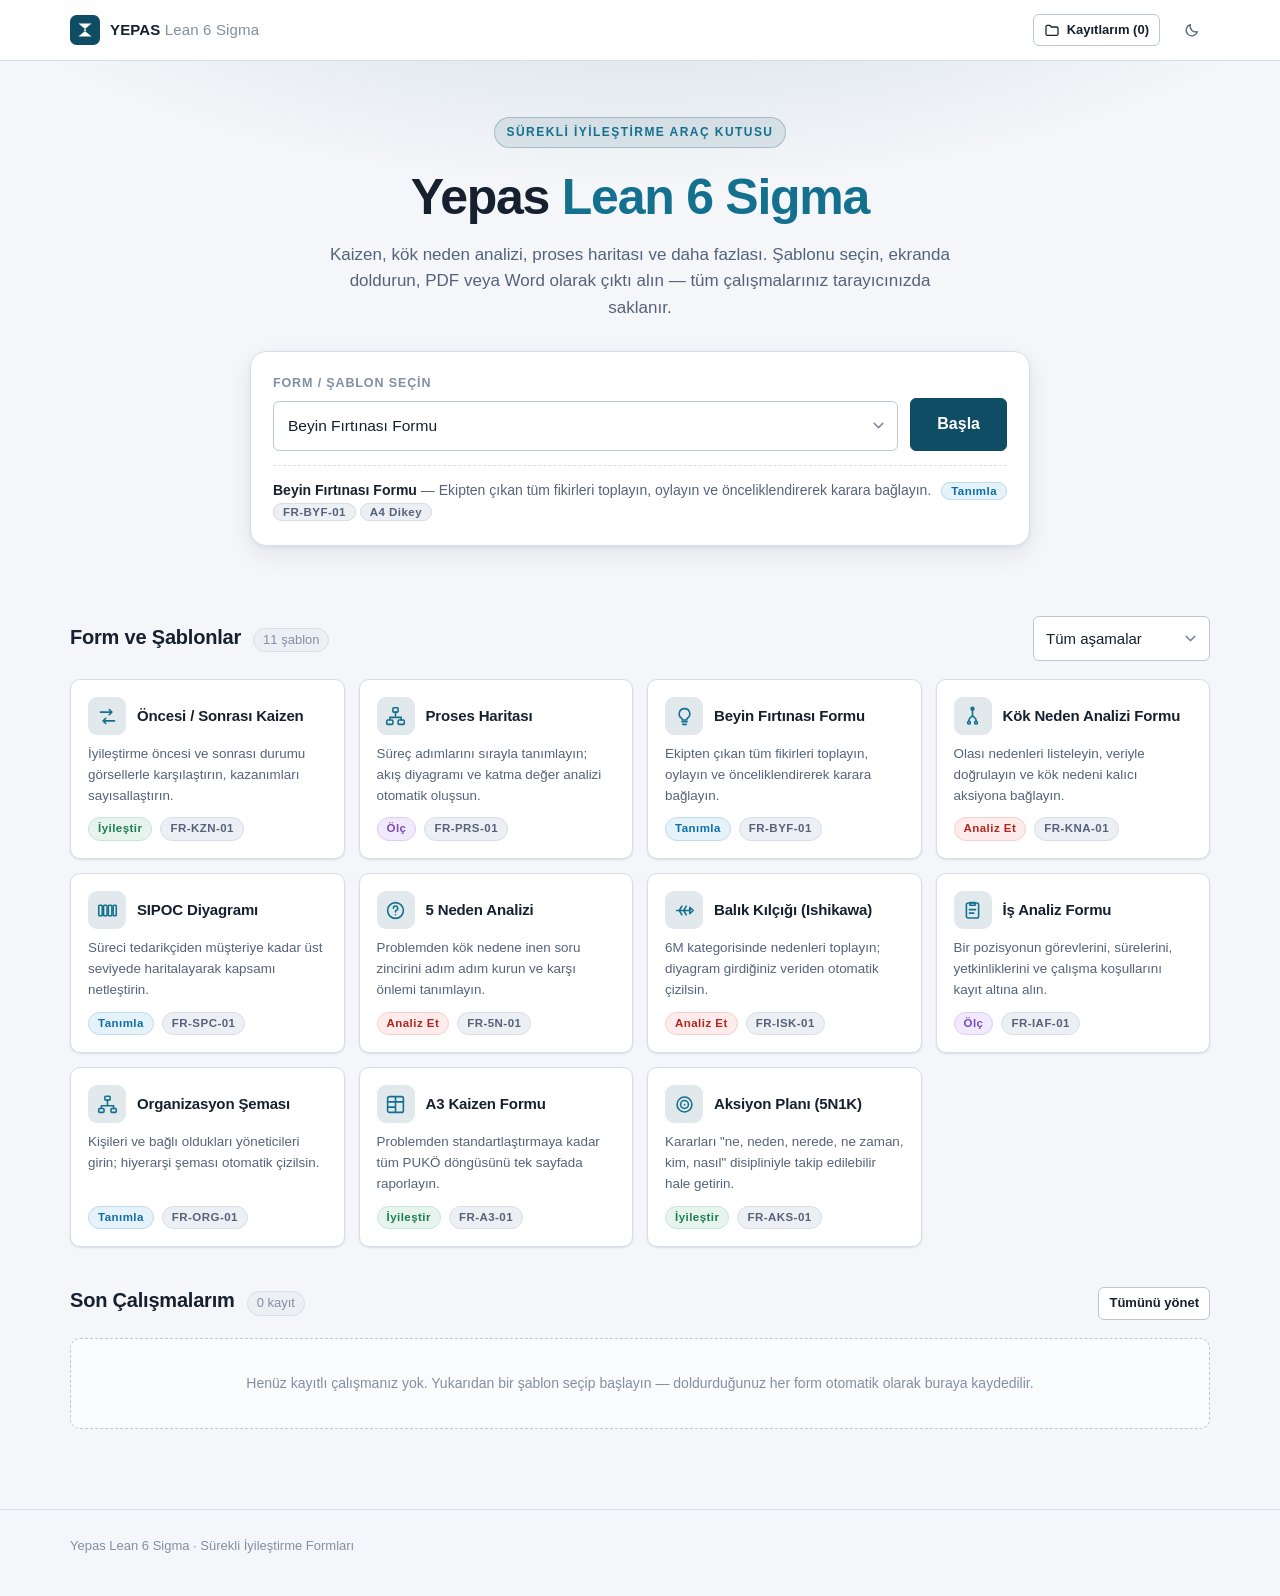
==== index.html @ aeec982e "Yepas Lean 6 Sigma form ve şablon merkezini ekle 11 yalın/altı sigma formunu şema tabanlı olarak sun" ====
<!DOCTYPE html>
<html lang="tr">
<head>
<meta charset="utf-8">
<meta name="viewport" content="width=device-width, initial-scale=1">
<title>Yepas Lean 6 Sigma — Form ve Şablon Merkezi</title>
<meta name="description" content="Yepas Lean 6 Sigma form ve şablon merkezi: kaizen, proses haritası, SIPOC, 5 neden, balık kılçığı, A3 ve daha fazlası. Doldur, PDF/Word çıktı al, tarayıcında sakla.">
<meta name="color-scheme" content="light dark">
<link rel="icon" href="data:image/svg+xml,%3Csvg xmlns='http://www.w3.org/2000/svg' viewBox='0 0 32 32'%3E%3Crect width='32' height='32' rx='7' fill='%230e4d64'/%3E%3Cpath d='M9 9h14l-8.4 7L23 23H9l8.4-7z' fill='%23fff'/%3E%3C/svg%3E">
<link rel="stylesheet" href="assets/css/main.css">
<link rel="stylesheet" href="assets/css/print.css">
</head>
<body>

<header class="topbar">
  <div class="wrap topbar-in">
    <a class="brand" href="index.html">
      <svg class="brand-mark" viewBox="0 0 32 32" aria-hidden="true">
        <rect width="32" height="32" rx="7" fill="currentColor" style="color:var(--brand)"/>
        <path d="M9 9h14l-8.4 7L23 23H9l8.4-7z" fill="#fff"/>
      </svg>
      <span class="brand-name">YEPAS <span>Lean 6 Sigma</span></span>
    </a>
    <div class="topbar-spacer"></div>
    <button class="btn btn-sm" id="btn-records" type="button"></button>
    <span id="theme-slot"></span>
  </div>
</header>

<main>
  <section class="hero">
    <div class="wrap">
      <span class="hero-eyebrow">Sürekli İyileştirme Araç Kutusu</span>
      <h1>Yepas <span class="accent">Lean 6 Sigma</span></h1>
      <p class="lede">
        Kaizen, kök neden analizi, proses haritası ve daha fazlası.
        Şablonu seçin, ekranda doldurun, PDF veya Word olarak çıktı alın —
        tüm çalışmalarınız tarayıcınızda saklanır.
      </p>

      <div class="picker">
        <div class="picker-row">
          <div class="picker-field">
            <label for="tpl-select">Form / Şablon Seçin</label>
            <select class="ctl ctl-lg" id="tpl-select"></select>
          </div>
          <button class="btn btn-primary btn-lg" id="btn-start" type="button">Başla</button>
        </div>
        <div class="picker-desc" id="picker-desc"></div>
      </div>
    </div>
  </section>

  <section class="section">
    <div class="wrap">
      <div class="section-head">
        <h2>Form ve Şablonlar</h2>
        <span class="count" id="tpl-count"></span>
        <div class="spacer"></div>
        <label class="sr-only" for="phase-filter">DMAIC aşamasına göre filtrele</label>
        <select class="ctl" id="phase-filter" style="width:auto">
          <option value="">Tüm aşamalar</option>
        </select>
      </div>
      <div class="card-grid" id="tpl-grid"></div>
    </div>
  </section>

  <section class="section" style="padding-top:0">
    <div class="wrap">
      <div class="section-head">
        <h2>Son Çalışmalarım</h2>
        <span class="count" id="rec-count"></span>
        <div class="spacer"></div>
        <button class="btn btn-sm" id="btn-manage" type="button">Tümünü yönet</button>
      </div>
      <div id="rec-list"></div>
    </div>
  </section>
</main>

<footer class="footer">
  <div class="wrap footer-in">
    <span>Yepas Lean 6 Sigma · Sürekli İyileştirme Formları</span>
    <div class="topbar-spacer" style="flex:1"></div>
    <span id="usage-note"></span>
  </div>
</footer>

<div id="print-root"></div>

<script src="assets/js/templates.js"></script>
<script src="assets/js/core.js"></script>
<script src="assets/js/diagrams.js"></script>
<script src="assets/js/render.js"></script>
<script src="assets/js/printdoc.js"></script>
<script src="assets/js/export.js"></script>
<script src="assets/js/app.js"></script>
</body>
</html>
---- assets/css/main.css ----
/* ==========================================================================
   Yepas Lean 6 Sigma — temel stiller
   ========================================================================== */

:root {
  --bg:            #f4f6f9;
  --bg-elev:       #ffffff;
  --bg-sunken:     #eceff4;
  --bg-input:      #ffffff;
  --border:        #d8dee7;
  --border-strong: #bcc6d4;
  --text:          #16202e;
  --text-soft:     #55637a;
  --text-faint:    #838fa3;
  --brand:         #0e4d64;
  --brand-2:       #14708f;
  --brand-ink:     #ffffff;
  --accent:        #d98324;
  --accent-soft:   #fdf3e6;
  --ok:            #1c7c54;
  --ok-soft:       #e7f4ee;
  --warn:          #b4690e;
  --danger:        #b3261e;
  --danger-soft:   #fdeceb;
  --ring:          rgba(20, 112, 143, .35);
  --shadow-sm:     0 1px 2px rgba(16, 30, 54, .06), 0 1px 3px rgba(16, 30, 54, .05);
  --shadow-md:     0 2px 4px rgba(16, 30, 54, .05), 0 8px 24px rgba(16, 30, 54, .08);
  --shadow-lg:     0 12px 48px rgba(16, 30, 54, .16);
  --r-sm: 6px;
  --r-md: 10px;
  --r-lg: 16px;
  --maxw: 1180px;
  --font: "Segoe UI", Roboto, "Helvetica Neue", Arial, "Noto Sans", sans-serif;
  --mono: "SFMono-Regular", Consolas, "Liberation Mono", Menlo, monospace;
}

html[data-theme="dark"] {
  --bg:            #101620;
  --bg-elev:       #18202c;
  --bg-sunken:     #0b1119;
  --bg-input:      #131b26;
  --border:        #2a3646;
  --border-strong: #3b4a5e;
  --text:          #e6ecf4;
  --text-soft:     #a3b1c4;
  --text-faint:    #7c8ba0;
  --brand:         #4fb3d1;
  --brand-2:       #6cc7e2;
  --brand-ink:     #08222c;
  --accent:        #eca34b;
  --accent-soft:   #2a2113;
  --ok:            #4cc38a;
  --ok-soft:       #11251c;
  --warn:          #e0a458;
  --danger:        #f28b82;
  --danger-soft:   #2a1614;
  --ring:          rgba(79, 179, 209, .40);
  --shadow-sm:     0 1px 2px rgba(0, 0, 0, .4);
  --shadow-md:     0 2px 4px rgba(0, 0, 0, .3), 0 8px 24px rgba(0, 0, 0, .35);
  --shadow-lg:     0 12px 48px rgba(0, 0, 0, .55);
}

* { box-sizing: border-box; }

html { -webkit-text-size-adjust: 100%; }

body {
  margin: 0;
  font-family: var(--font);
  font-size: 15px;
  line-height: 1.55;
  color: var(--text);
  background: var(--bg);
  -webkit-font-smoothing: antialiased;
}

h1, h2, h3, h4 { margin: 0; line-height: 1.25; font-weight: 650; letter-spacing: -.01em; }

a { color: var(--brand-2); }

button, input, select, textarea { font: inherit; color: inherit; }

/* ---------- Yerleşim ---------- */

.wrap { max-width: var(--maxw); margin: 0 auto; padding: 0 20px; }
.wrap-wide { max-width: 1420px; margin: 0 auto; padding: 0 20px; }

/* ---------- Üst çubuk ---------- */

.topbar {
  position: sticky; top: 0; z-index: 40;
  background: color-mix(in srgb, var(--bg-elev) 88%, transparent);
  backdrop-filter: saturate(1.4) blur(10px);
  border-bottom: 1px solid var(--border);
}
.topbar-in {
  display: flex; align-items: center; gap: 14px;
  height: 60px;
}
.brand { display: flex; align-items: center; gap: 10px; text-decoration: none; color: inherit; }
.brand-mark { width: 30px; height: 30px; flex: none; }
.brand-name { font-weight: 750; letter-spacing: .01em; font-size: 15px; }
.brand-name span { color: var(--text-faint); font-weight: 500; }
.topbar-spacer { flex: 1; }

/* ---------- Butonlar ---------- */

.btn {
  display: inline-flex; align-items: center; justify-content: center; gap: 7px;
  padding: 9px 15px;
  border: 1px solid var(--border-strong);
  background: var(--bg-elev);
  color: var(--text);
  border-radius: var(--r-sm);
  font-size: 14px; font-weight: 550;
  cursor: pointer;
  white-space: nowrap;
  transition: background .15s, border-color .15s, transform .05s;
}
.btn:hover { background: var(--bg-sunken); border-color: var(--text-faint); }
.btn:active { transform: translateY(1px); }
.btn:focus-visible { outline: 3px solid var(--ring); outline-offset: 1px; }
.btn[disabled] { opacity: .5; cursor: not-allowed; }

.btn-primary {
  background: var(--brand); border-color: var(--brand); color: var(--brand-ink);
}
.btn-primary:hover { background: var(--brand-2); border-color: var(--brand-2); }

.btn-accent { background: var(--accent); border-color: var(--accent); color: #2a1a05; }
.btn-accent:hover { filter: brightness(1.06); background: var(--accent); }

.btn-ghost { background: transparent; border-color: transparent; color: var(--text-soft); }
.btn-ghost:hover { background: var(--bg-sunken); color: var(--text); }

.btn-danger { color: var(--danger); border-color: color-mix(in srgb, var(--danger) 40%, var(--border)); }
.btn-danger:hover { background: var(--danger-soft); }

.btn-sm { padding: 5px 10px; font-size: 13px; }
.btn-lg { padding: 13px 26px; font-size: 16px; }
.btn-icon { padding: 8px; width: 36px; height: 36px; }

.btn svg { width: 16px; height: 16px; flex: none; }

/* ---------- Hero ---------- */

.hero {
  padding: 56px 0 30px;
  background:
    radial-gradient(1000px 380px at 50% -140px, color-mix(in srgb, var(--brand) 16%, transparent), transparent 70%);
  text-align: center;
}
.hero-eyebrow {
  display: inline-flex; align-items: center; gap: 8px;
  font-size: 12px; font-weight: 650; letter-spacing: .12em; text-transform: uppercase;
  color: var(--brand-2);
  background: color-mix(in srgb, var(--brand) 10%, transparent);
  border: 1px solid color-mix(in srgb, var(--brand) 24%, transparent);
  padding: 5px 12px; border-radius: 999px;
  margin-bottom: 18px;
}
.hero h1 {
  font-size: clamp(30px, 5.2vw, 50px);
  font-weight: 760;
  letter-spacing: -.025em;
}
.hero h1 .accent { color: var(--brand-2); }
.hero p.lede {
  margin: 14px auto 0; max-width: 620px;
  font-size: 17px; color: var(--text-soft);
}

/* ---------- Seçim kartı ---------- */

.picker {
  margin: 30px auto 0;
  max-width: 780px;
  background: var(--bg-elev);
  border: 1px solid var(--border);
  border-radius: var(--r-lg);
  box-shadow: var(--shadow-md);
  padding: 22px;
  text-align: left;
}
.picker-row { display: flex; gap: 12px; align-items: flex-end; flex-wrap: wrap; }
.picker-field { flex: 1 1 340px; min-width: 0; }
.picker label {
  display: block; font-size: 12.5px; font-weight: 650;
  text-transform: uppercase; letter-spacing: .07em;
  color: var(--text-faint); margin-bottom: 7px;
}
.picker-desc {
  margin-top: 14px; padding-top: 14px;
  border-top: 1px dashed var(--border);
  font-size: 14px; color: var(--text-soft);
  min-height: 20px;
}
.picker-desc strong { color: var(--text); }

/* ---------- Form kontrolleri ---------- */

.ctl {
  width: 100%;
  padding: 10px 12px;
  border: 1px solid var(--border-strong);
  border-radius: var(--r-sm);
  background: var(--bg-input);
  color: var(--text);
  transition: border-color .15s, box-shadow .15s;
}
.ctl:focus { outline: none; border-color: var(--brand-2); box-shadow: 0 0 0 3px var(--ring); }
.ctl::placeholder { color: var(--text-faint); }
select.ctl {
  appearance: none;
  background-image: url("data:image/svg+xml,%3Csvg xmlns='http://www.w3.org/2000/svg' viewBox='0 0 24 24' fill='none' stroke='%23838fa3' stroke-width='2.2' stroke-linecap='round'%3E%3Cpath d='M6 9l6 6 6-6'/%3E%3C/svg%3E");
  background-repeat: no-repeat;
  background-position: right 10px center;
  background-size: 17px;
  padding-right: 34px;
  cursor: pointer;
}
select.ctl-lg, input.ctl-lg { padding: 12px 14px; font-size: 15.5px; }
textarea.ctl { resize: vertical; min-height: 76px; line-height: 1.5; }

/* ---------- Bölüm başlığı ---------- */

.section { padding: 40px 0; }
.section-head { display: flex; align-items: baseline; gap: 12px; margin-bottom: 18px; flex-wrap: wrap; }
.section-head h2 { font-size: 20px; }
.section-head .count {
  font-size: 13px; color: var(--text-faint);
  background: var(--bg-sunken); border: 1px solid var(--border);
  padding: 1px 9px; border-radius: 999px;
}
.section-head .spacer { flex: 1; }

/* ---------- Şablon kartları ---------- */

.card-grid {
  display: grid; gap: 14px;
  grid-template-columns: repeat(auto-fill, minmax(268px, 1fr));
}
.tcard {
  display: flex; flex-direction: column; gap: 9px;
  padding: 17px;
  background: var(--bg-elev);
  border: 1px solid var(--border);
  border-radius: var(--r-md);
  box-shadow: var(--shadow-sm);
  text-decoration: none; color: inherit;
  transition: border-color .15s, box-shadow .15s, transform .15s;
}
.tcard:hover {
  border-color: var(--brand-2);
  box-shadow: var(--shadow-md);
  transform: translateY(-2px);
}
.tcard-top { display: flex; align-items: center; gap: 11px; }
.tcard-ico {
  width: 38px; height: 38px; flex: none;
  display: grid; place-items: center;
  border-radius: 9px;
  background: color-mix(in srgb, var(--brand) 12%, transparent);
  color: var(--brand-2);
}
.tcard-ico svg { width: 21px; height: 21px; }
.tcard h3 { font-size: 15px; }
.tcard p { margin: 0; font-size: 13.4px; color: var(--text-soft); flex: 1; }
.tcard-foot { display: flex; align-items: center; gap: 8px; margin-top: 2px; }

.pill {
  font-size: 11.5px; font-weight: 650; letter-spacing: .04em;
  padding: 2px 9px; border-radius: 999px;
  border: 1px solid var(--border);
  background: var(--bg-sunken); color: var(--text-soft);
}
.pill-D { color: #0b6ea8; background: #e6f2fa; border-color: #bcdcf0; }
.pill-M { color: #7a4bbd; background: #f1eafc; border-color: #ddcdf5; }
.pill-A { color: #b3261e; background: var(--danger-soft); border-color: #f5cfcc; }
.pill-I { color: #1c7c54; background: var(--ok-soft); border-color: #c6e6d7; }
.pill-C { color: #8a5a00; background: var(--accent-soft); border-color: #f3ddba; }
html[data-theme="dark"] .pill-D { color: #7cc3ec; background: #10293a; border-color: #1d4359; }
html[data-theme="dark"] .pill-M { color: #c3a6f0; background: #241a38; border-color: #3b2c58; }
html[data-theme="dark"] .pill-A { color: #f0a29a; background: #331a18; border-color: #542925; }
html[data-theme="dark"] .pill-I { color: #6fd3a2; background: #11291f; border-color: #1e4534; }
html[data-theme="dark"] .pill-C { color: #eab765; background: #2f2412; border-color: #4d3a17; }

/* ---------- Kayıt listesi ---------- */

.rec-list { display: flex; flex-direction: column; gap: 8px; }
.rec {
  display: flex; align-items: center; gap: 13px;
  padding: 12px 15px;
  background: var(--bg-elev);
  border: 1px solid var(--border);
  border-radius: var(--r-md);
  transition: border-color .15s;
}
.rec:hover { border-color: var(--border-strong); }
.rec-ico {
  width: 32px; height: 32px; flex: none; display: grid; place-items: center;
  border-radius: 8px; background: var(--bg-sunken); color: var(--text-soft);
}
.rec-ico svg { width: 18px; height: 18px; }
.rec-main { flex: 1; min-width: 0; }
.rec-title {
  font-weight: 600; font-size: 14.5px;
  white-space: nowrap; overflow: hidden; text-overflow: ellipsis;
}
.rec-meta { font-size: 12.5px; color: var(--text-faint); }
.rec-actions { display: flex; gap: 6px; flex: none; }

.empty {
  padding: 34px 20px; text-align: center;
  border: 1px dashed var(--border-strong); border-radius: var(--r-md);
  color: var(--text-faint); font-size: 14px;
  background: color-mix(in srgb, var(--bg-elev) 55%, transparent);
}

/* ---------- Alt bilgi ---------- */

.footer {
  margin-top: 40px; padding: 26px 0 40px;
  border-top: 1px solid var(--border);
  color: var(--text-faint); font-size: 13px;
}
.footer-in { display: flex; gap: 14px; align-items: center; flex-wrap: wrap; }

/* ==========================================================================
   Form sayfası
   ========================================================================== */

.form-toolbar {
  position: sticky; top: 0; z-index: 40;
  background: color-mix(in srgb, var(--bg-elev) 92%, transparent);
  backdrop-filter: saturate(1.4) blur(10px);
  border-bottom: 1px solid var(--border);
}
.form-toolbar-in {
  display: flex; align-items: center; gap: 10px;
  min-height: 62px; padding: 9px 0; flex-wrap: wrap;
}
.doc-title-box { flex: 1 1 240px; min-width: 0; }
.doc-title {
  width: 100%; border: 1px solid transparent; background: transparent;
  font-size: 17px; font-weight: 680; letter-spacing: -.01em;
  padding: 5px 8px; border-radius: var(--r-sm);
}
.doc-title:hover { border-color: var(--border); }
.doc-title:focus { outline: none; border-color: var(--brand-2); background: var(--bg-input); box-shadow: 0 0 0 3px var(--ring); }
.doc-sub { font-size: 12px; color: var(--text-faint); padding-left: 9px; display: flex; gap: 8px; align-items: center; }

.savedot { width: 7px; height: 7px; border-radius: 50%; background: var(--ok); flex: none; }
.savedot.pending { background: var(--warn); }
.savedot.err { background: var(--danger); }

.toolbar-actions { display: flex; gap: 8px; flex-wrap: wrap; }

.form-body { padding: 24px 0 60px; }

.fsection {
  background: var(--bg-elev);
  border: 1px solid var(--border);
  border-radius: var(--r-md);
  box-shadow: var(--shadow-sm);
  margin-bottom: 16px;
  overflow: hidden;
}
.fsection-head {
  display: flex; align-items: center; gap: 11px;
  padding: 13px 18px;
  background: var(--bg-sunken);
  border-bottom: 1px solid var(--border);
}
.fsection-num {
  width: 24px; height: 24px; flex: none; display: grid; place-items: center;
  border-radius: 6px; background: var(--brand); color: var(--brand-ink);
  font-size: 12.5px; font-weight: 700;
}
.fsection-head h2 { font-size: 15.5px; flex: 1; }
.fsection-body { padding: 18px; }
.fsection-hint {
  margin: -6px 0 14px; font-size: 13px; color: var(--text-soft);
  background: var(--accent-soft); border-left: 3px solid var(--accent);
  padding: 9px 12px; border-radius: 0 var(--r-sm) var(--r-sm) 0;
}
html[data-theme="dark"] .fsection-hint { color: var(--text-soft); }

.fgrid { display: grid; grid-template-columns: repeat(12, 1fr); gap: 14px; }
.f-full  { grid-column: span 12; }
.f-half  { grid-column: span 6; }
.f-third { grid-column: span 4; }
.f-two-thirds { grid-column: span 8; }
.f-quarter { grid-column: span 3; }
@media (max-width: 760px) {
  .f-half, .f-third, .f-two-thirds, .f-quarter { grid-column: span 12; }
}

.field > label, .field-label {
  display: block; font-size: 12.5px; font-weight: 650;
  color: var(--text-soft); margin-bottom: 6px;
}
.field-req { color: var(--danger); }
.field-help { font-size: 12px; color: var(--text-faint); margin-top: 5px; }

/* ---------- Düzenlenebilir tablo ---------- */

.tbl-wrap {
  border: 1px solid var(--border); border-radius: var(--r-sm);
  overflow-x: auto; background: var(--bg-input);
}
table.etbl { width: 100%; border-collapse: collapse; min-width: 560px; }
table.etbl th {
  text-align: left; font-size: 12px; font-weight: 650;
  text-transform: uppercase; letter-spacing: .05em;
  color: var(--text-soft);
  background: var(--bg-sunken);
  padding: 8px 10px;
  border-bottom: 1px solid var(--border);
  white-space: nowrap;
}
table.etbl td { padding: 0; border-bottom: 1px solid var(--border); vertical-align: top; }
table.etbl tr:last-child td { border-bottom: none; }
table.etbl td input, table.etbl td textarea, table.etbl td select {
  width: 100%; border: none; background: transparent; padding: 9px 10px;
  border-radius: 0; font-size: 14px;
}
table.etbl td textarea { resize: vertical; min-height: 38px; line-height: 1.45; }
table.etbl td input:focus, table.etbl td textarea:focus, table.etbl td select:focus {
  outline: 2px solid var(--brand-2); outline-offset: -2px;
  background: color-mix(in srgb, var(--brand) 5%, var(--bg-input));
}
table.etbl td.rowno {
  width: 34px; text-align: center; padding: 9px 4px;
  color: var(--text-faint); font-size: 12.5px; background: var(--bg-sunken);
}
table.etbl td.rowact { width: 38px; text-align: center; padding: 4px; background: var(--bg-sunken); }
.rowdel {
  border: none; background: transparent; color: var(--text-faint);
  cursor: pointer; padding: 5px; border-radius: 5px; line-height: 0;
}
.rowdel:hover { background: var(--danger-soft); color: var(--danger); }
.rowdel svg { width: 15px; height: 15px; }
.tbl-actions { display: flex; gap: 8px; margin-top: 9px; align-items: center; flex-wrap: wrap; }

/* ---------- Öncesi / Sonrası ---------- */

.pairgrid { display: grid; grid-template-columns: 1fr 1fr; gap: 16px; }
@media (max-width: 760px) { .pairgrid { grid-template-columns: 1fr; } }
.pairbox { border: 1px solid var(--border); border-radius: var(--r-md); overflow: hidden; }
.pairbox-head {
  padding: 8px 13px; font-weight: 680; font-size: 13.5px;
  display: flex; align-items: center; gap: 8px;
}
.pairbox.before .pairbox-head { background: var(--danger-soft); color: var(--danger); }
.pairbox.after  .pairbox-head { background: var(--ok-soft); color: var(--ok); }
.pairbox-body { padding: 13px; }
.dropzone {
  position: relative;
  border: 2px dashed var(--border-strong); border-radius: var(--r-sm);
  min-height: 168px;
  display: grid; place-items: center;
  text-align: center; color: var(--text-faint); font-size: 13px;
  cursor: pointer; padding: 14px;
  background: var(--bg-sunken);
  transition: border-color .15s, background .15s;
}
.dropzone:hover, .dropzone.dragover { border-color: var(--brand-2); background: color-mix(in srgb, var(--brand) 7%, var(--bg-sunken)); color: var(--brand-2); }
.dropzone img { max-width: 100%; max-height: 260px; border-radius: 4px; display: block; }
.dropzone input[type=file] { display: none; }
.dropzone svg { width: 26px; height: 26px; display: block; margin: 0 auto 7px; }
.img-tools { display: flex; gap: 7px; margin-top: 8px; }

/* ---------- 5 Neden zinciri ---------- */

.whychain { display: flex; flex-direction: column; gap: 0; }
.whyrow { display: flex; gap: 13px; align-items: flex-start; padding-bottom: 14px; position: relative; }
.whyrow:not(:last-child)::before {
  content: ""; position: absolute; left: 17px; top: 38px; bottom: 0;
  width: 2px; background: var(--border-strong);
}
.whybadge {
  width: 36px; height: 36px; flex: none; display: grid; place-items: center;
  border-radius: 50%; font-weight: 700; font-size: 13px;
  background: var(--brand); color: var(--brand-ink);
  border: 3px solid var(--bg-elev);
  position: relative; z-index: 1;
}
.whyrow.root .whybadge { background: var(--danger); }
.whybody { flex: 1; min-width: 0; }
.whybody .field-label { margin-bottom: 4px; }

/* ---------- Balık kılçığı girişleri ---------- */

.fishgrid { display: grid; grid-template-columns: repeat(3, 1fr); gap: 13px; }
@media (max-width: 980px) { .fishgrid { grid-template-columns: repeat(2, 1fr); } }
@media (max-width: 620px) { .fishgrid { grid-template-columns: 1fr; } }
.fishcat { border: 1px solid var(--border); border-radius: var(--r-sm); overflow: hidden; }
.fishcat-head {
  padding: 7px 11px; font-size: 13px; font-weight: 680;
  background: var(--bg-sunken); border-bottom: 1px solid var(--border);
  display: flex; align-items: center; gap: 7px;
}
.fishcat-dot { width: 9px; height: 9px; border-radius: 50%; flex: none; }
.fishcat-body { padding: 9px; display: flex; flex-direction: column; gap: 6px; }
.causerow { display: flex; gap: 5px; align-items: center; }
.causerow input { flex: 1; padding: 7px 9px; font-size: 13.5px; }

/* ---------- SIPOC ---------- */

.sipoc-grid { display: grid; grid-template-columns: repeat(5, 1fr); gap: 10px; }
@media (max-width: 980px) { .sipoc-grid { grid-template-columns: repeat(2, 1fr); } }
@media (max-width: 560px) { .sipoc-grid { grid-template-columns: 1fr; } }
.sipoc-col { border: 1px solid var(--border); border-radius: var(--r-sm); overflow: hidden; display: flex; flex-direction: column; }
.sipoc-head {
  padding: 9px 10px; text-align: center;
  background: var(--brand); color: var(--brand-ink);
}
.sipoc-letter { font-size: 20px; font-weight: 780; line-height: 1; }
.sipoc-word { font-size: 11.5px; opacity: .85; letter-spacing: .04em; }
.sipoc-body { padding: 9px; display: flex; flex-direction: column; gap: 6px; flex: 1; }

/* ---------- Organizasyon şeması girişi ---------- */

.orgnode-list { display: flex; flex-direction: column; gap: 8px; }
.orgnode {
  display: grid; grid-template-columns: 1fr 1fr 1fr auto; gap: 8px; align-items: center;
  padding: 9px; border: 1px solid var(--border); border-radius: var(--r-sm);
  background: var(--bg-input);
}
@media (max-width: 760px) { .orgnode { grid-template-columns: 1fr 1fr; } }

/* ---------- Diyagram önizleme ---------- */

.diagram-preview {
  margin-top: 14px;
  border: 1px solid var(--border); border-radius: var(--r-sm);
  background: #ffffff;
  padding: 10px; overflow-x: auto;
}
html[data-theme="dark"] .diagram-preview { background: #f7f9fb; }
.diagram-preview svg { display: block; margin: 0 auto; max-width: 100%; height: auto; }
.diagram-label {
  font-size: 12px; font-weight: 650; text-transform: uppercase; letter-spacing: .06em;
  color: var(--text-faint); margin: 16px 0 0;
}

/* ---------- A3 düzeni ---------- */

.a3-grid { display: grid; grid-template-columns: 1fr 1fr; gap: 14px; }
@media (max-width: 900px) { .a3-grid { grid-template-columns: 1fr; } }
.a3-box { border: 1px solid var(--border-strong); border-radius: var(--r-sm); overflow: hidden; }
.a3-box-head {
  padding: 7px 11px; font-size: 13px; font-weight: 680;
  background: var(--brand); color: var(--brand-ink);
  display: flex; gap: 8px; align-items: center;
}
.a3-box-n {
  width: 19px; height: 19px; display: grid; place-items: center; border-radius: 4px;
  background: rgba(255,255,255,.22); font-size: 11.5px; font-weight: 700;
}
.a3-box-body { padding: 11px; }

/* ---------- Modal ---------- */

.modal-back {
  position: fixed; inset: 0; z-index: 90;
  background: rgba(10, 16, 26, .55);
  display: grid; place-items: center;
  padding: 20px;
  overflow-y: auto;
}
.modal {
  background: var(--bg-elev);
  border-radius: var(--r-lg);
  box-shadow: var(--shadow-lg);
  width: 100%; max-width: 560px;
  max-height: 90vh; display: flex; flex-direction: column;
  overflow: hidden;
}
.modal-lg { max-width: 1120px; }
.modal-head {
  display: flex; align-items: center; gap: 12px;
  padding: 15px 20px; border-bottom: 1px solid var(--border);
}
.modal-head h3 { font-size: 16px; flex: 1; }
.modal-body { padding: 20px; overflow-y: auto; flex: 1; }
.modal-body.flat { padding: 0; background: var(--bg-sunken); }
.modal-foot {
  display: flex; gap: 9px; justify-content: flex-end;
  padding: 14px 20px; border-top: 1px solid var(--border);
  flex-wrap: wrap;
}
.modal-foot .spacer { flex: 1; }

/* ---------- Bildirim ---------- */

.toaster {
  position: fixed; bottom: 20px; left: 50%; transform: translateX(-50%);
  z-index: 120; display: flex; flex-direction: column; gap: 8px; align-items: center;
  pointer-events: none;
}
.toast {
  background: #17212f; color: #f0f4f9;
  padding: 10px 17px; border-radius: 999px;
  font-size: 13.5px; font-weight: 550;
  box-shadow: var(--shadow-lg);
  display: flex; align-items: center; gap: 9px;
  animation: toastin .22s ease-out;
}
.toast.ok  { background: #14603f; }
.toast.err { background: #8c1d18; }
.toast svg { width: 15px; height: 15px; }
@keyframes toastin { from { opacity: 0; transform: translateY(10px); } }

/* ---------- Yardımcılar ---------- */

.muted { color: var(--text-soft); }
.tiny { font-size: 12.5px; }
.sr-only {
  position: absolute; width: 1px; height: 1px; padding: 0; margin: -1px;
  overflow: hidden; clip: rect(0 0 0 0); white-space: nowrap; border: 0;
}
.stack { display: flex; flex-direction: column; gap: 14px; }
.row { display: flex; gap: 9px; align-items: center; flex-wrap: wrap; }
.notice {
  padding: 11px 14px; border-radius: var(--r-sm); font-size: 13.5px;
  background: var(--bg-sunken); border: 1px solid var(--border); color: var(--text-soft);
}
.kbd {
  font-family: var(--mono); font-size: 11.5px;
  border: 1px solid var(--border-strong); border-bottom-width: 2px;
  border-radius: 4px; padding: 1px 5px; background: var(--bg-sunken);
}
---- assets/css/print.css ----
/* ==========================================================================
   Yepas Lean 6 Sigma — çıktı (PDF / yazdırma / Word) belge stilleri
   .pdoc ağacı hem ekran önizlemesinde hem de yazdırmada kullanılır.
   ========================================================================== */

#print-root { display: none; }

/* ---------- Belge gövdesi ---------- */

.pdoc {
  --p-ink:    #16202e;
  --p-soft:   #55637a;
  --p-line:   #b9c3d1;
  --p-line-2: #dde3ea;
  --p-band:   #0e4d64;
  --p-band-ink: #ffffff;
  --p-zebra:  #f4f7fa;
  --p-accent: #d98324;

  width: 190mm;
  min-height: 277mm;
  margin: 0 auto;
  padding: 0;
  background: #ffffff;
  color: var(--p-ink);
  font-family: "Segoe UI", Roboto, "Helvetica Neue", Arial, sans-serif;
  font-size: 10pt;
  line-height: 1.42;
  box-sizing: border-box;
}
.pdoc.landscape { width: 277mm; min-height: 190mm; }
.pdoc * { box-sizing: border-box; }

/* Ekran önizlemesi: kağıt görünümü */
.pdoc-stage {
  padding: 24px;
  background: #6b7583;
  display: flex; flex-direction: column; align-items: center; gap: 20px;
}
.pdoc-stage .pdoc {
  padding: 14mm;
  box-shadow: 0 6px 28px rgba(0, 0, 0, .35);
  width: 210mm;
  min-height: 297mm;
}
.pdoc-stage .pdoc.landscape { width: 297mm; min-height: 210mm; }

/* ---------- Başlık bandı ---------- */

.p-head {
  display: flex; align-items: stretch; gap: 0;
  border: 1.2pt solid var(--p-band);
  margin-bottom: 4mm;
}
.p-head-brand {
  background: var(--p-band); color: var(--p-band-ink);
  padding: 3mm 4mm;
  display: flex; flex-direction: column; justify-content: center;
  min-width: 34mm;
}
.p-head-brand .b1 { font-size: 13pt; font-weight: 800; letter-spacing: .04em; line-height: 1.1; }
.p-head-brand .b2 { font-size: 6.6pt; letter-spacing: .16em; opacity: .85; text-transform: uppercase; }
.p-head-title {
  flex: 1; padding: 3mm 4mm;
  display: flex; flex-direction: column; justify-content: center;
}
.p-head-title .t1 { font-size: 13pt; font-weight: 700; line-height: 1.2; }
.p-head-title .t2 { font-size: 8.4pt; color: var(--p-soft); margin-top: .6mm; }
.p-head-code {
  border-left: .8pt solid var(--p-line);
  padding: 3mm 4mm;
  min-width: 32mm;
  display: flex; flex-direction: column; justify-content: center;
  font-size: 7.6pt; color: var(--p-soft);
}
.p-head-code b { display: block; font-size: 9pt; color: var(--p-ink); }

/* ---------- Künye tablosu ---------- */

table.p-meta {
  width: 100%; border-collapse: collapse; margin-bottom: 4mm;
  font-size: 8.8pt;
}
table.p-meta td { border: .6pt solid var(--p-line); padding: 1.6mm 2.4mm; vertical-align: top; }
table.p-meta td.k {
  background: var(--p-zebra); font-weight: 650; color: var(--p-soft);
  width: 1%; white-space: nowrap;
}

/* ---------- Bölümler ---------- */

.p-sec { margin-bottom: 4mm; break-inside: avoid; }
.p-sec-title {
  font-size: 9.4pt; font-weight: 700;
  background: var(--p-band); color: var(--p-band-ink);
  padding: 1.4mm 2.6mm;
  display: flex; align-items: center; gap: 2mm;
}
.p-sec-title .n {
  display: inline-grid; place-items: center;
  width: 4.6mm; height: 4.6mm; border-radius: 1mm;
  background: rgba(255, 255, 255, .24); font-size: 7.4pt;
}
.p-sec-box { border: .6pt solid var(--p-line); border-top: none; padding: 2.6mm; }

.p-field { margin-bottom: 2.6mm; }
.p-field:last-child { margin-bottom: 0; }
.p-field .lab {
  font-size: 7.6pt; font-weight: 700; text-transform: uppercase; letter-spacing: .05em;
  color: var(--p-soft); margin-bottom: .8mm;
}
.p-field .val {
  font-size: 9.2pt; white-space: pre-wrap; word-break: break-word;
  min-height: 4mm;
  border-bottom: .5pt dotted var(--p-line-2); padding-bottom: 1mm;
}
.p-field .val.empty { color: #a7b0bd; }
.p-cols { display: flex; gap: 4mm; flex-wrap: wrap; }
.p-cols > * { flex: 1 1 0; min-width: 40mm; }

/* ---------- Veri tabloları ---------- */

table.p-tbl {
  width: 100%; border-collapse: collapse; font-size: 8.6pt;
  margin: 0; table-layout: fixed;
}
table.p-tbl th {
  background: var(--p-band); color: var(--p-band-ink);
  border: .6pt solid var(--p-band);
  padding: 1.5mm 2mm; text-align: left; font-weight: 650; font-size: 8pt;
}
table.p-tbl td {
  border: .6pt solid var(--p-line);
  padding: 1.5mm 2mm; vertical-align: top;
  white-space: pre-wrap;
  overflow-wrap: break-word; word-break: normal;
}
table.p-tbl tbody tr:nth-child(even) td { background: var(--p-zebra); }
table.p-tbl td.n { text-align: center; color: var(--p-soft); }
table.p-tbl td.d { white-space: nowrap; }

/* ---------- Öncesi / sonrası ---------- */

.p-pair { display: flex; gap: 4mm; }
.p-pair > div { flex: 1 1 0; border: .6pt solid var(--p-line); }
.p-pair h4 {
  margin: 0; padding: 1.4mm 2.4mm; font-size: 8.6pt; font-weight: 700;
  color: #fff;
}
.p-pair .before h4 { background: #b3261e; }
.p-pair .after  h4 { background: #1c7c54; }
.p-pair .pbody { padding: 2.4mm; }
.p-pair img { width: 100%; height: auto; display: block; margin-bottom: 2mm; border: .5pt solid var(--p-line-2); }
.p-pair .cap { font-size: 8.6pt; white-space: pre-wrap; }

/* ---------- Diyagram ---------- */

.p-diagram { text-align: center; }
.p-diagram svg, .p-diagram img { max-width: 100%; height: auto; }

/* ---------- 5 Neden ---------- */

table.p-why { width: 100%; border-collapse: collapse; font-size: 8.8pt; }
table.p-why td { border: .6pt solid var(--p-line); padding: 1.8mm 2.4mm; vertical-align: top; }
table.p-why td.q {
  width: 26mm; background: var(--p-zebra); font-weight: 700; color: var(--p-band);
  white-space: nowrap;
}
table.p-why tr.root td { background: #fdeceb; }
table.p-why tr.root td.q { color: #b3261e; }

/* ---------- A3 ---------- */

.p-a3 { display: flex; gap: 4mm; }
.p-a3 > div { flex: 1 1 0; min-width: 0; }

/* ---------- İmza bloğu ---------- */

table.p-sign { width: 100%; border-collapse: collapse; margin-top: 5mm; font-size: 8.4pt; }
table.p-sign td { border: .6pt solid var(--p-line); padding: 1.6mm 2.4mm; text-align: center; }
table.p-sign td.k { background: var(--p-zebra); font-weight: 650; color: var(--p-soft); }
table.p-sign td.space { height: 15mm; }

/* ---------- Altbilgi ---------- */

.p-foot {
  margin-top: 4mm; padding-top: 1.6mm;
  border-top: .6pt solid var(--p-line);
  display: flex; justify-content: space-between; gap: 4mm;
  font-size: 7.4pt; color: var(--p-soft);
}

.p-break { break-before: page; page-break-before: always; }
.p-nobreak { break-inside: avoid; page-break-inside: avoid; }

/* ==========================================================================
   Yazdırma
   ========================================================================== */

@media print {
  html, body { background: #fff !important; margin: 0 !important; padding: 0 !important; }
  body > *:not(#print-root) { display: none !important; }
  #print-root { display: block !important; }
  #print-root .pdoc-stage { padding: 0; background: none; display: block; }
  #print-root .pdoc {
    box-shadow: none !important;
    width: auto !important;
    min-height: 0 !important;
    padding: 0 !important;
    margin: 0 !important;
  }
  #print-root .pdoc + .pdoc { break-before: page; }
  .p-sec, .p-nobreak { break-inside: avoid; }
  table.p-tbl thead { display: table-header-group; }
  a { text-decoration: none; color: inherit; }
}
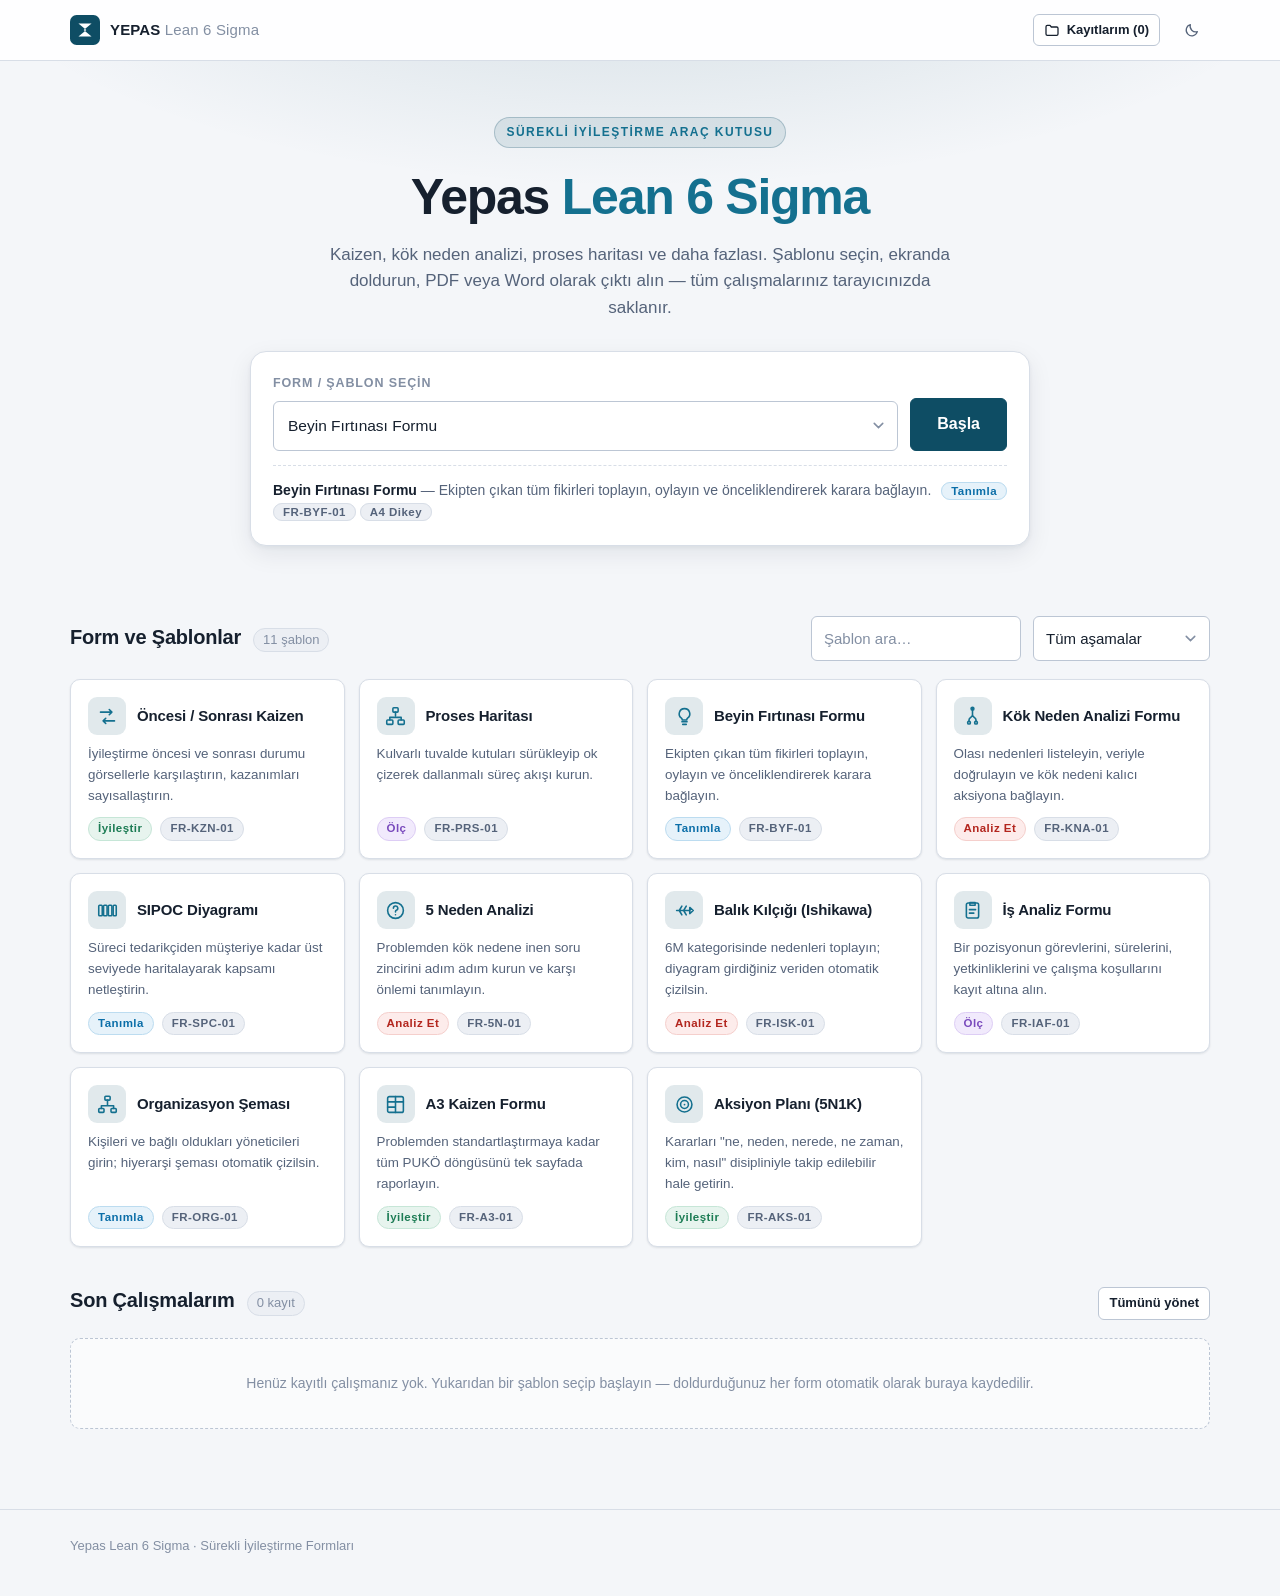
==== commit 647070e6: "Kulvarlı proses haritası editörü ve CNX sınıflandırması ekle Proses haritası - Tablo tabanlı akış li" ====
--- a/index.html
+++ b/index.html
@@ -57,6 +57,10 @@
         <h2>Form ve Şablonlar</h2>
         <span class="count" id="tpl-count"></span>
         <div class="spacer"></div>
+        <div class="searchbox">
+          <label class="sr-only" for="tpl-search">Şablon ara</label>
+          <input class="ctl" id="tpl-search" type="search" placeholder="Şablon ara…" autocomplete="off">
+        </div>
         <label class="sr-only" for="phase-filter">DMAIC aşamasına göre filtrele</label>
         <select class="ctl" id="phase-filter" style="width:auto">
           <option value="">Tüm aşamalar</option>
@@ -92,6 +96,7 @@
 <script src="assets/js/templates.js"></script>
 <script src="assets/js/core.js"></script>
 <script src="assets/js/diagrams.js"></script>
+<script src="assets/js/flowmap.js"></script>
 <script src="assets/js/render.js"></script>
 <script src="assets/js/printdoc.js"></script>
 <script src="assets/js/export.js"></script>
--- a/assets/css/main.css
+++ b/assets/css/main.css
@@ -268,6 +268,20 @@
 .tcard p { margin: 0; font-size: 13.4px; color: var(--text-soft); flex: 1; }
 .tcard-foot { display: flex; align-items: center; gap: 8px; margin-top: 2px; }
 
+.searchbox { position: relative; }
+.searchbox .ctl { width: 210px; padding-left: 12px; }
+@media (max-width: 620px) { .searchbox .ctl { width: 100%; } }
+
+.progress-chip {
+  display: inline-flex; align-items: center; gap: 7px;
+  font-size: 12px; color: var(--text-faint);
+}
+.progress-bar {
+  width: 60px; height: 5px; border-radius: 3px;
+  background: var(--bg-sunken); overflow: hidden; flex: none;
+}
+.progress-bar > i { display: block; height: 100%; background: var(--brand-2); transition: width .3s; }
+
 .pill {
   font-size: 11.5px; font-weight: 650; letter-spacing: .04em;
   padding: 2px 9px; border-radius: 999px;
@@ -506,6 +520,139 @@
 .causerow { display: flex; gap: 5px; align-items: center; }
 .causerow input { flex: 1; padding: 7px 9px; font-size: 13.5px; }
 
+/* ---------- CNX ---------- */
+
+.cnx-legend {
+  display: flex; flex-wrap: wrap; gap: 8px 18px; align-items: center;
+  font-size: 13px; color: var(--text-soft);
+}
+.cnx-legend-title {
+  font-size: 12px; font-weight: 700; letter-spacing: .06em; text-transform: uppercase;
+  color: var(--text-faint);
+}
+.cnx-item { display: inline-flex; align-items: center; gap: 7px; }
+.cnx-item b {
+  width: 19px; height: 19px; flex: none;
+  display: inline-grid; place-items: center;
+  border-radius: 50%; color: #fff; font-size: 11.5px; font-weight: 700;
+}
+.cnx-item strong { color: var(--text); }
+
+.cnx-pick { display: inline-flex; gap: 3px; flex: none; }
+.cnx-btn {
+  width: 25px; height: 25px; flex: none;
+  border: 1px solid var(--border-strong);
+  background: var(--bg-elev);
+  color: var(--text-faint);
+  border-radius: 50%;
+  font-size: 11.5px; font-weight: 700; line-height: 1;
+  cursor: pointer; padding: 0;
+  transition: background .12s, color .12s, border-color .12s;
+}
+.cnx-btn:hover { border-color: var(--cnx); color: var(--cnx); }
+.cnx-btn.is-on {
+  background: var(--cnx); border-color: var(--cnx); color: #fff;
+}
+.cnx-btn:focus-visible { outline: 2px solid var(--ring); outline-offset: 1px; }
+.cnx-pick.compact .cnx-btn { width: 22px; height: 22px; font-size: 10.5px; }
+
+table.etbl td.cnxcell { padding: 5px 8px; white-space: nowrap; background: var(--bg-sunken); }
+table.etbl td input.calc {
+  background: var(--bg-sunken); color: var(--text-soft); font-weight: 600; cursor: default;
+}
+
+.why-ev { margin-top: 6px; font-size: 13.5px; }
+.why-root-head { display: flex; align-items: center; gap: 10px; margin: 18px 0 6px; flex-wrap: wrap; }
+
+/* ---------- Proses haritası editörü ---------- */
+
+.fm-editor { display: flex; flex-direction: column; gap: 10px; }
+
+.fm-toolbar {
+  display: flex; align-items: center; gap: 10px; flex-wrap: wrap;
+  padding: 10px 12px;
+  background: var(--bg-sunken); border: 1px solid var(--border); border-radius: var(--r-sm);
+}
+.fm-add { display: flex; align-items: center; gap: 6px; flex-wrap: wrap; }
+.fm-add-label {
+  font-size: 12px; font-weight: 700; letter-spacing: .05em; text-transform: uppercase;
+  color: var(--text-faint); margin-right: 2px;
+}
+.fm-chip {
+  display: inline-flex; align-items: center; gap: 6px;
+  padding: 5px 10px 5px 7px;
+  border: 1px solid var(--border-strong); border-radius: 999px;
+  background: var(--bg-elev); color: var(--text-soft);
+  font-size: 12.5px; font-weight: 550; cursor: pointer;
+  transition: border-color .15s, color .15s, background .15s;
+}
+.fm-chip:hover { border-color: var(--brand-2); color: var(--brand-2); background: var(--bg-elev); }
+.fm-chip-ico { display: inline-flex; color: inherit; }
+
+.fm-toolbar2 { display: flex; align-items: center; gap: 8px; flex-wrap: wrap; }
+.fm-zoom { font-size: 12.5px; color: var(--text-soft); min-width: 44px; text-align: center; }
+
+.fm-hint {
+  font-size: 12.8px; color: var(--text-soft); line-height: 1.5;
+  background: var(--accent-soft); border-left: 3px solid var(--accent);
+  padding: 9px 12px; border-radius: 0 var(--r-sm) var(--r-sm) 0;
+}
+.fm-hint strong { color: var(--text); }
+
+.fm-stage {
+  border: 1px solid var(--border-strong); border-radius: var(--r-sm);
+  background: var(--bg-sunken);
+  overflow: auto; max-height: 74vh;
+  position: relative;
+}
+.fm-stage .fm-svg { box-shadow: 0 1px 3px rgba(16, 30, 54, .12); }
+.fm-stage:focus { outline: 2px solid var(--ring); outline-offset: -2px; }
+.fm-svg { display: block; touch-action: none; user-select: none; }
+
+.fm-node { cursor: grab; }
+.fm-node:active { cursor: grabbing; }
+.fm-node.is-target > :first-child { stroke: #1c7c54 !important; stroke-width: 3 !important; }
+.fm-port {
+  fill: #ffffff; stroke: #14708f; stroke-width: 1.6;
+  opacity: 0; cursor: crosshair; transition: opacity .12s;
+}
+.fm-node:hover .fm-port, .fm-node.is-sel .fm-port { opacity: 1; }
+.fm-edge-hit { cursor: pointer; }
+.fm-lane-head { cursor: pointer; }
+
+.fm-lanes-panel, .fm-props {
+  border: 1px solid var(--border); border-radius: var(--r-sm);
+  background: var(--bg-elev); padding: 12px;
+}
+.fm-panel-title {
+  font-size: 12px; font-weight: 700; letter-spacing: .06em; text-transform: uppercase;
+  color: var(--text-faint); margin-bottom: 9px;
+}
+.fm-lane-rows { display: flex; flex-direction: column; gap: 7px; }
+.fm-lane-row {
+  display: flex; align-items: center; gap: 7px;
+  padding: 5px; border-radius: var(--r-sm);
+}
+.fm-lane-row.is-sel { background: color-mix(in srgb, var(--brand) 10%, transparent); }
+.fm-lane-n {
+  width: 22px; height: 22px; flex: none; display: grid; place-items: center;
+  border-radius: 5px; background: var(--brand); color: var(--brand-ink);
+  font-size: 11.5px; font-weight: 700;
+}
+.fm-lane-row .rowdel[disabled] { opacity: .3; cursor: not-allowed; }
+
+.fm-props-empty { font-size: 13.5px; color: var(--text-faint); padding: 6px 2px; }
+.fm-props-path { font-size: 13px; color: var(--text-soft); margin-bottom: 10px; }
+.fm-props-grid {
+  display: grid; gap: 12px;
+  grid-template-columns: repeat(auto-fit, minmax(190px, 1fr));
+}
+.fm-field { min-width: 0; }
+.fm-field .field-label { margin-bottom: 5px; }
+.fm-quick { display: flex; gap: 5px; margin-top: 7px; flex-wrap: wrap; }
+.fm-props-actions { display: flex; gap: 8px; margin-top: 14px; flex-wrap: wrap; }
+.fm-metrics { font-size: 13px; }
+
 /* ---------- SIPOC ---------- */
 
 .sipoc-grid { display: grid; grid-template-columns: repeat(5, 1fr); gap: 10px; }
--- a/assets/css/print.css
+++ b/assets/css/print.css
@@ -158,6 +158,28 @@
 .p-diagram { text-align: center; }
 .p-diagram svg, .p-diagram img { max-width: 100%; height: auto; }
 
+/* ---------- CNX ---------- */
+
+.p-cnx {
+  display: inline-block; min-width: 4.4mm;
+  padding: .2mm 1mm; border-radius: 2.2mm;
+  color: #fff; font-size: 7.6pt; font-weight: 700; text-align: center;
+  line-height: 1.35;
+}
+.p-static {
+  font-size: 7.8pt; color: var(--p-soft);
+  border: .5pt dashed var(--p-line); border-radius: 1mm;
+  padding: 1.6mm 2.2mm; margin-bottom: 2.6mm;
+}
+.p-static .cnx-legend { display: block; }
+.p-static .cnx-legend-title { display: none; }
+.p-static .cnx-item { display: inline-block; margin-right: 4mm; }
+.p-static .cnx-item b {
+  display: inline-block; min-width: 3.6mm; text-align: center;
+  color: #fff; border-radius: 2mm; padding: 0 .8mm; font-size: 7.4pt;
+}
+.p-static .cnx-item strong { color: var(--p-ink); }
+
 /* ---------- 5 Neden ---------- */
 
 table.p-why { width: 100%; border-collapse: collapse; font-size: 8.8pt; }
@@ -168,6 +190,10 @@
 }
 table.p-why tr.root td { background: #fdeceb; }
 table.p-why tr.root td.q { color: #b3261e; }
+table.p-why .why-ev {
+  margin-top: .8mm; font-size: 7.8pt; color: var(--p-soft);
+  border-left: .8pt solid var(--p-line); padding-left: 1.6mm;
+}
 
 /* ---------- A3 ---------- */
 
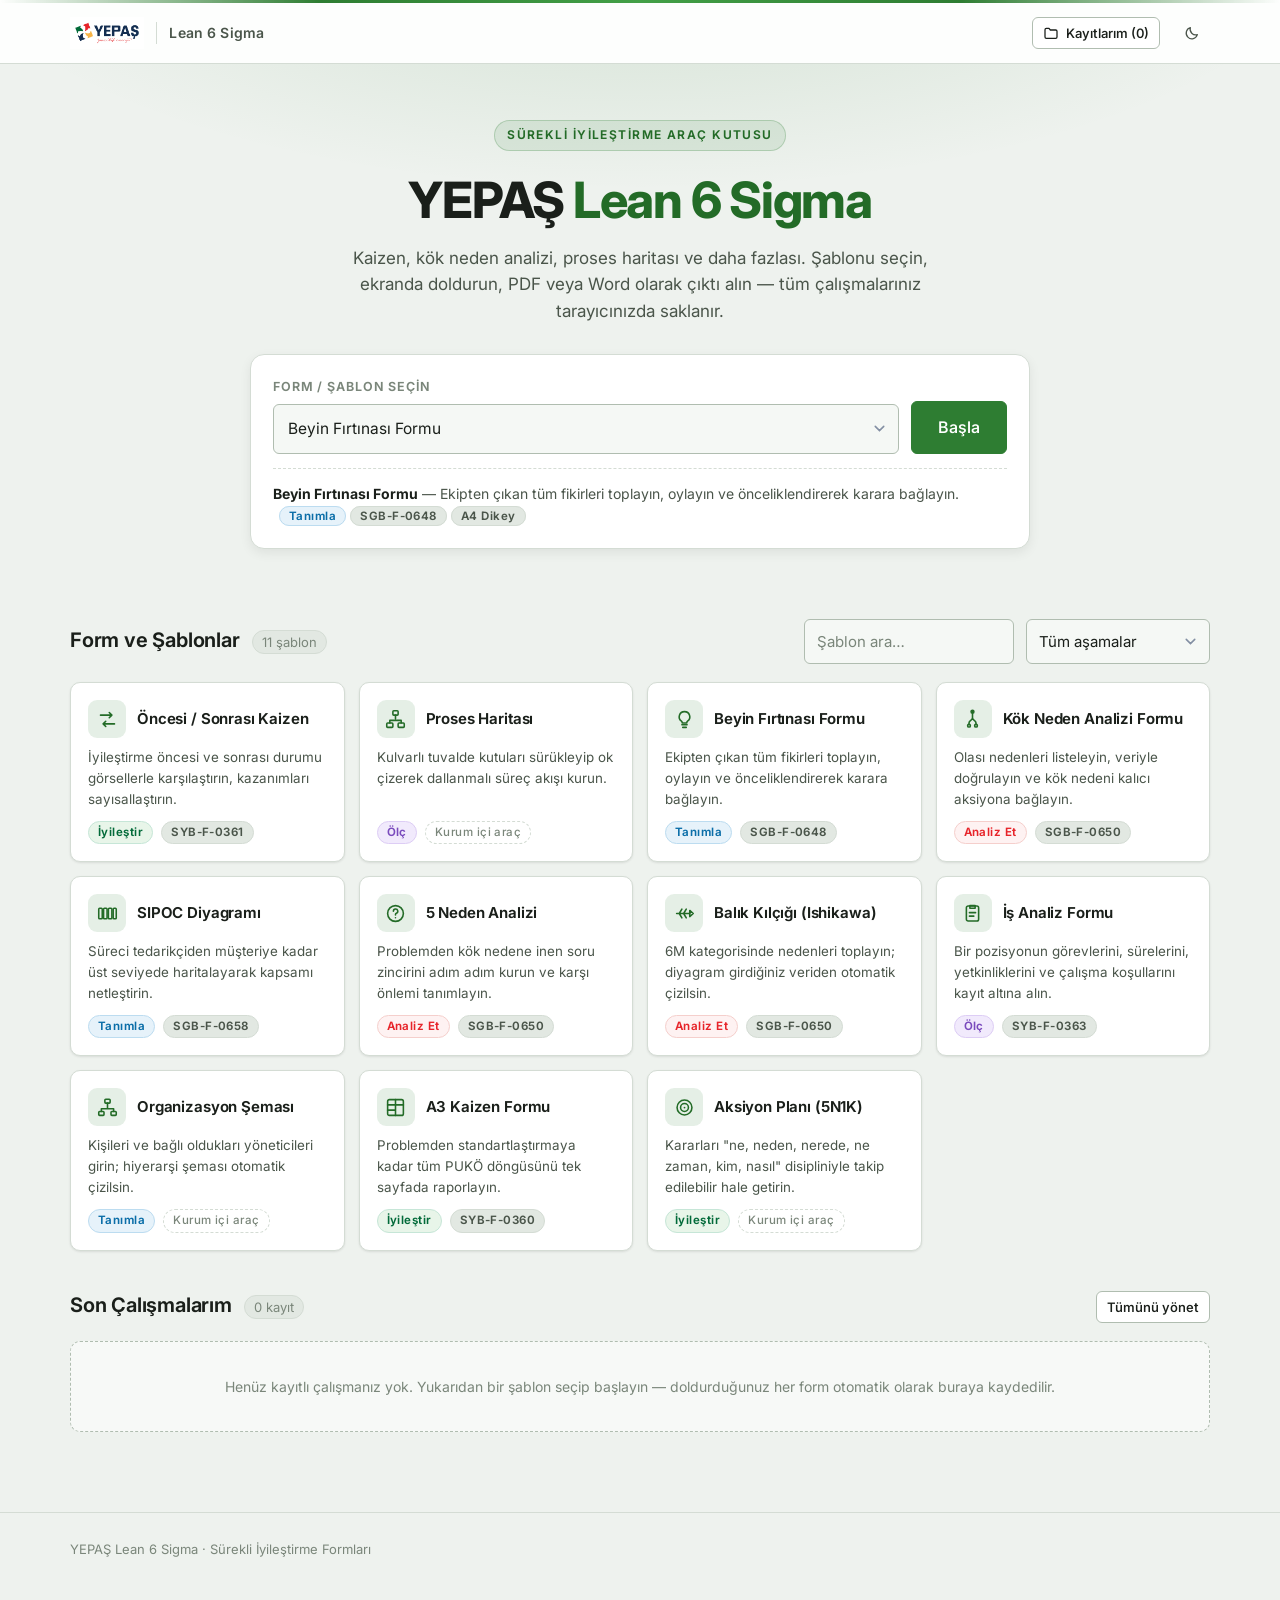
==== commit 8f86aa25: "Kurumsal YEPAŞ kimliğini ve resmî form künyelerini uygula Kurumun resmî form PDF'leri ve Dijital YEP" ====
--- a/index.html
+++ b/index.html
@@ -3,23 +3,23 @@
 <head>
 <meta charset="utf-8">
 <meta name="viewport" content="width=device-width, initial-scale=1">
-<title>Yepas Lean 6 Sigma — Form ve Şablon Merkezi</title>
-<meta name="description" content="Yepas Lean 6 Sigma form ve şablon merkezi: kaizen, proses haritası, SIPOC, 5 neden, balık kılçığı, A3 ve daha fazlası. Doldur, PDF/Word çıktı al, tarayıcında sakla.">
+<title>YEPAŞ Lean 6 Sigma — Form ve Şablon Merkezi</title>
+<meta name="description" content="YEPAŞ Lean 6 Sigma form ve şablon merkezi: kaizen, proses haritası, SIPOC, 5 neden, balık kılçığı, A3 ve daha fazlası. Doldur, PDF/Word çıktı al, tarayıcında sakla.">
 <meta name="color-scheme" content="light dark">
 <link rel="icon" href="data:image/svg+xml,%3Csvg xmlns='http://www.w3.org/2000/svg' viewBox='0 0 32 32'%3E%3Crect width='32' height='32' rx='7' fill='%230e4d64'/%3E%3Cpath d='M9 9h14l-8.4 7L23 23H9l8.4-7z' fill='%23fff'/%3E%3C/svg%3E">
 <link rel="stylesheet" href="assets/css/main.css">
 <link rel="stylesheet" href="assets/css/print.css">
+<link rel="preconnect" href="https://fonts.googleapis.com">
+<link rel="preconnect" href="https://fonts.gstatic.com" crossorigin>
+<link href="https://fonts.googleapis.com/css2?family=Inter:wght@400;500;600;700;800&display=swap" rel="stylesheet">
 </head>
 <body>
 
 <header class="topbar">
   <div class="wrap topbar-in">
     <a class="brand" href="index.html">
-      <svg class="brand-mark" viewBox="0 0 32 32" aria-hidden="true">
-        <rect width="32" height="32" rx="7" fill="currentColor" style="color:var(--brand)"/>
-        <path d="M9 9h14l-8.4 7L23 23H9l8.4-7z" fill="#fff"/>
-      </svg>
-      <span class="brand-name">YEPAS <span>Lean 6 Sigma</span></span>
+      <img class="brand-mark" id="brand-logo" alt="YEPAŞ">
+      <span class="brand-name">Lean 6 Sigma</span>
     </a>
     <div class="topbar-spacer"></div>
     <button class="btn btn-sm" id="btn-records" type="button"></button>
@@ -31,7 +31,7 @@
   <section class="hero">
     <div class="wrap">
       <span class="hero-eyebrow">Sürekli İyileştirme Araç Kutusu</span>
-      <h1>Yepas <span class="accent">Lean 6 Sigma</span></h1>
+      <h1>YEPAŞ <span class="accent">Lean 6 Sigma</span></h1>
       <p class="lede">
         Kaizen, kök neden analizi, proses haritası ve daha fazlası.
         Şablonu seçin, ekranda doldurun, PDF veya Word olarak çıktı alın —
@@ -85,7 +85,7 @@
 
 <footer class="footer">
   <div class="wrap footer-in">
-    <span>Yepas Lean 6 Sigma · Sürekli İyileştirme Formları</span>
+    <span>YEPAŞ Lean 6 Sigma · Sürekli İyileştirme Formları</span>
     <div class="topbar-spacer" style="flex:1"></div>
     <span id="usage-note"></span>
   </div>
@@ -95,6 +95,7 @@
 
 <script src="assets/js/templates.js"></script>
 <script src="assets/js/core.js"></script>
+<script src="assets/js/brand.js"></script>
 <script src="assets/js/diagrams.js"></script>
 <script src="assets/js/flowmap.js"></script>
 <script src="assets/js/render.js"></script>
--- a/assets/css/main.css
+++ b/assets/css/main.css
@@ -1,63 +1,99 @@
 /* ==========================================================================
    Yepas Lean 6 Sigma — temel stiller
+   Renk paleti Dijital YEPAŞ portalı ve kurumsal form logosundan alınmıştır.
    ========================================================================== */
 
 :root {
-  --bg:            #f4f6f9;
-  --bg-elev:       #ffffff;
-  --bg-sunken:     #eceff4;
-  --bg-input:      #ffffff;
-  --border:        #d8dee7;
-  --border-strong: #bcc6d4;
-  --text:          #16202e;
-  --text-soft:     #55637a;
-  --text-faint:    #838fa3;
-  --brand:         #0e4d64;
-  --brand-2:       #14708f;
-  --brand-ink:     #ffffff;
-  --accent:        #d98324;
-  --accent-soft:   #fdf3e6;
-  --ok:            #1c7c54;
-  --ok-soft:       #e7f4ee;
-  --warn:          #b4690e;
-  --danger:        #b3261e;
-  --danger-soft:   #fdeceb;
-  --ring:          rgba(20, 112, 143, .35);
-  --shadow-sm:     0 1px 2px rgba(16, 30, 54, .06), 0 1px 3px rgba(16, 30, 54, .05);
-  --shadow-md:     0 2px 4px rgba(16, 30, 54, .05), 0 8px 24px rgba(16, 30, 54, .08);
-  --shadow-lg:     0 12px 48px rgba(16, 30, 54, .16);
+  /* --- Zemin --- */
+  --bg:            #EEF2EE;
+  --bg-elev:       #FFFFFF;
+  --bg-sunken:     #E2E8E2;
+  --bg-input:      #F5F8F5;
+
+  /* --- Kenarlık --- */
+  --border:        #D4DCD4;
+  --border-strong: #B0BDB0;
+
+  /* --- Metin --- */
+  --text:          #1A1F1A;
+  --text-soft:     #4A554A;
+  --text-faint:    #7A867A;
+
+  /* --- Kurumsal kimlik ---
+     Logo: lacivert #142E51, yeşil #026A39, sarı #F7B449, kırmızı #E7242A.
+     Birincil aksiyon rengi Dijital YEPAŞ portalıyla aynı yeşildir. */
+  --brand:         #2E7D32;
+  --brand-2:       #236B27;
+  --brand-ink:     #FFFFFF;
+  --brand-soft:    #E8F5E9;
+  --navy:          #142E51;
+
+  /* --- Vurgu --- */
+  --accent:        #F7B449;
+  --accent-soft:   #FEF3C7;
+
+  /* --- Durum --- */
+  --ok:            #2E7D32;
+  --ok-soft:       #E8F5E9;
+  --warn:          #B8860B;
+  --danger:        #E7242A;
+  --danger-soft:   #FEF2F2;
+  --info:          #2563EB;
+  --info-soft:     #EFF6FF;
+
+  /* --- C, N, X sınıflandırması (SGB-F-0650) --- */
+  --cnx-c:         #026A39;
+  --cnx-n:         #F7B449;
+  --cnx-x:         #E7242A;
+
+  /* --- Efektler --- */
+  --ring:          rgba(46, 125, 50, .28);
+  --shadow-sm:     0 1px 3px rgba(0, 0, 0, .06), 0 1px 2px rgba(0, 0, 0, .04);
+  --shadow-md:     0 4px 12px rgba(0, 0, 0, .07);
+  --shadow-lg:     0 8px 30px rgba(0, 0, 0, .10);
+
+  /* --- Ölçüler --- */
   --r-sm: 6px;
   --r-md: 10px;
-  --r-lg: 16px;
+  --r-lg: 14px;
   --maxw: 1180px;
-  --font: "Segoe UI", Roboto, "Helvetica Neue", Arial, "Noto Sans", sans-serif;
+
+  /* --- Tipografi --- */
+  --font: "Inter", -apple-system, BlinkMacSystemFont, "Segoe UI", Roboto, Arial, sans-serif;
   --mono: "SFMono-Regular", Consolas, "Liberation Mono", Menlo, monospace;
 }
 
 html[data-theme="dark"] {
-  --bg:            #101620;
-  --bg-elev:       #18202c;
-  --bg-sunken:     #0b1119;
-  --bg-input:      #131b26;
-  --border:        #2a3646;
-  --border-strong: #3b4a5e;
-  --text:          #e6ecf4;
-  --text-soft:     #a3b1c4;
-  --text-faint:    #7c8ba0;
-  --brand:         #4fb3d1;
-  --brand-2:       #6cc7e2;
-  --brand-ink:     #08222c;
-  --accent:        #eca34b;
-  --accent-soft:   #2a2113;
-  --ok:            #4cc38a;
-  --ok-soft:       #11251c;
-  --warn:          #e0a458;
-  --danger:        #f28b82;
-  --danger-soft:   #2a1614;
-  --ring:          rgba(79, 179, 209, .40);
-  --shadow-sm:     0 1px 2px rgba(0, 0, 0, .4);
-  --shadow-md:     0 2px 4px rgba(0, 0, 0, .3), 0 8px 24px rgba(0, 0, 0, .35);
-  --shadow-lg:     0 12px 48px rgba(0, 0, 0, .55);
+  --bg:            #131A13;
+  --bg-elev:       #1E271E;
+  --bg-sunken:     #1A231A;
+  --bg-input:      #222D22;
+  --border:        #2E3E2E;
+  --border-strong: #3A4E3A;
+  --text:          #E8EDE8;
+  --text-soft:     #B0BDB0;
+  --text-faint:    #7A8C7A;
+  --brand:         #4CAF50;
+  --brand-2:       #66BB6A;
+  --brand-ink:     #0C1A0C;
+  --brand-soft:    rgba(76, 175, 80, .12);
+  --navy:          #8FB2E0;
+  --accent:        #FBBF24;
+  --accent-soft:   rgba(251, 191, 36, .12);
+  --ok:            #4CAF50;
+  --ok-soft:       rgba(76, 175, 80, .12);
+  --warn:          #FBBF24;
+  --danger:        #EF4444;
+  --danger-soft:   rgba(239, 68, 68, .12);
+  --info:          #60A5FA;
+  --info-soft:     rgba(96, 165, 250, .12);
+  --cnx-c:         #4CAF50;
+  --cnx-n:         #FBBF24;
+  --cnx-x:         #EF4444;
+  --ring:          rgba(76, 175, 80, .35);
+  --shadow-sm:     0 1px 3px rgba(0, 0, 0, .2);
+  --shadow-md:     0 4px 12px rgba(0, 0, 0, .3);
+  --shadow-lg:     0 8px 30px rgba(0, 0, 0, .4);
 }
 
 * { box-sizing: border-box; }
@@ -89,6 +125,7 @@
 
 .topbar {
   position: sticky; top: 0; z-index: 40;
+  padding-top: 3px;
   background: color-mix(in srgb, var(--bg-elev) 88%, transparent);
   backdrop-filter: saturate(1.4) blur(10px);
   border-bottom: 1px solid var(--border);
@@ -97,10 +134,22 @@
   display: flex; align-items: center; gap: 14px;
   height: 60px;
 }
-.brand { display: flex; align-items: center; gap: 10px; text-decoration: none; color: inherit; }
-.brand-mark { width: 30px; height: 30px; flex: none; }
-.brand-name { font-weight: 750; letter-spacing: .01em; font-size: 15px; }
-.brand-name span { color: var(--text-faint); font-weight: 500; }
+.brand { display: flex; align-items: center; gap: 12px; text-decoration: none; color: inherit; }
+.brand-mark { height: 32px; width: auto; flex: none; display: block; }
+html[data-theme="dark"] .brand-mark {
+  background: #fff; border-radius: 4px; padding: 2px 4px;
+}
+.brand-name {
+  font-weight: 600; font-size: 14px; color: var(--text-soft);
+  padding-left: 12px; border-left: 1px solid var(--border);
+  letter-spacing: .01em;
+}
+
+/* Portaldaki üst aksan şeridi */
+.topbar::before {
+  content: ""; position: absolute; top: 0; left: 0; right: 0; height: 3px;
+  background: linear-gradient(90deg, transparent, var(--brand), #43A047, var(--brand), transparent);
+}
 .topbar-spacer { flex: 1; }
 
 /* ---------- Butonlar ---------- */
@@ -288,10 +337,14 @@
   border: 1px solid var(--border);
   background: var(--bg-sunken); color: var(--text-soft);
 }
+.pill-soft {
+  background: transparent; border-style: dashed;
+  color: var(--text-faint); font-weight: 500;
+}
 .pill-D { color: #0b6ea8; background: #e6f2fa; border-color: #bcdcf0; }
 .pill-M { color: #7a4bbd; background: #f1eafc; border-color: #ddcdf5; }
-.pill-A { color: #b3261e; background: var(--danger-soft); border-color: #f5cfcc; }
-.pill-I { color: #1c7c54; background: var(--ok-soft); border-color: #c6e6d7; }
+.pill-A { color: #E7242A; background: var(--danger-soft); border-color: #f5cfcc; }
+.pill-I { color: #026A39; background: var(--ok-soft); border-color: #c6e6d7; }
 .pill-C { color: #8a5a00; background: var(--accent-soft); border-color: #f3ddba; }
 html[data-theme="dark"] .pill-D { color: #7cc3ec; background: #10293a; border-color: #1d4359; }
 html[data-theme="dark"] .pill-M { color: #c3a6f0; background: #241a38; border-color: #3b2c58; }
@@ -611,9 +664,9 @@
 
 .fm-node { cursor: grab; }
 .fm-node:active { cursor: grabbing; }
-.fm-node.is-target > :first-child { stroke: #1c7c54 !important; stroke-width: 3 !important; }
+.fm-node.is-target > :first-child { stroke: #026A39 !important; stroke-width: 3 !important; }
 .fm-port {
-  fill: #ffffff; stroke: #14708f; stroke-width: 1.6;
+  fill: #ffffff; stroke: #2E7D32; stroke-width: 1.6;
   opacity: 0; cursor: crosshair; transition: opacity .12s;
 }
 .fm-node:hover .fm-port, .fm-node.is-sel .fm-port { opacity: 1; }
--- a/assets/css/print.css
+++ b/assets/css/print.css
@@ -12,10 +12,10 @@
   --p-soft:   #55637a;
   --p-line:   #b9c3d1;
   --p-line-2: #dde3ea;
-  --p-band:   #0e4d64;
+  --p-band:   #142E51;
   --p-band-ink: #ffffff;
   --p-zebra:  #f4f7fa;
-  --p-accent: #d98324;
+  --p-accent: #F7B449;
 
   width: 190mm;
   min-height: 277mm;
@@ -45,35 +45,47 @@
 }
 .pdoc-stage .pdoc.landscape { width: 297mm; min-height: 210mm; }
 
-/* ---------- Başlık bandı ---------- */
-
-.p-head {
-  display: flex; align-items: stretch; gap: 0;
-  border: 1.2pt solid var(--p-band);
+/* ---------- Resmî YEPAŞ başlık tablosu ---------- */
+/* Kurumsal formların üst künye tablosuyla aynı düzen: logo | ad | künye. */
+
+.p-official {
+  width: 100%;
+  border-collapse: collapse;
+  table-layout: fixed;
   margin-bottom: 4mm;
 }
-.p-head-brand {
-  background: var(--p-band); color: var(--p-band-ink);
-  padding: 3mm 4mm;
-  display: flex; flex-direction: column; justify-content: center;
-  min-width: 34mm;
-}
-.p-head-brand .b1 { font-size: 13pt; font-weight: 800; letter-spacing: .04em; line-height: 1.1; }
-.p-head-brand .b2 { font-size: 6.6pt; letter-spacing: .16em; opacity: .85; text-transform: uppercase; }
-.p-head-title {
-  flex: 1; padding: 3mm 4mm;
-  display: flex; flex-direction: column; justify-content: center;
-}
-.p-head-title .t1 { font-size: 13pt; font-weight: 700; line-height: 1.2; }
-.p-head-title .t2 { font-size: 8.4pt; color: var(--p-soft); margin-top: .6mm; }
-.p-head-code {
-  border-left: .8pt solid var(--p-line);
-  padding: 3mm 4mm;
-  min-width: 32mm;
-  display: flex; flex-direction: column; justify-content: center;
-  font-size: 7.6pt; color: var(--p-soft);
-}
-.p-head-code b { display: block; font-size: 9pt; color: var(--p-ink); }
+.p-official > tbody > tr > td { border: .8pt solid var(--p-ink); vertical-align: middle; }
+
+.p-official .po-logo { width: 42mm; padding: 2mm 3mm; text-align: center; }
+.p-official .po-logo img { width: 100%; max-width: 36mm; height: auto; display: block; margin: 0 auto; }
+.p-official .po-logo b { font-size: 14pt; font-weight: 800; color: #142E51; }
+
+.p-official .po-title { padding: 2mm 4mm; text-align: center; }
+.p-official .po-title .t1 {
+  font-size: 12pt; font-weight: 700; line-height: 1.25; color: var(--p-ink);
+}
+.p-official .po-title .t2 { font-size: 8.4pt; color: var(--p-soft); margin-top: .8mm; }
+
+.p-official .po-meta { width: 62mm; padding: 0; }
+.p-official .po-meta table { width: 100%; border-collapse: collapse; }
+.p-official .po-meta th,
+.p-official .po-meta td {
+  border: .5pt solid var(--p-line);
+  padding: .9mm 2mm;
+  font-size: 7.2pt;
+  line-height: 1.25;
+}
+.p-official .po-meta th {
+  text-align: left; font-weight: 600; color: var(--p-soft);
+  background: #f2f5f2; width: 55%;
+}
+.p-official .po-meta td { text-align: left; font-weight: 700; color: var(--p-ink); }
+
+.p-unofficial {
+  margin: -2mm 0 4mm; padding: 1.4mm 3mm;
+  border: .5pt dashed var(--p-line);
+  font-size: 7.2pt; color: var(--p-soft);
+}
 
 /* ---------- Künye tablosu ---------- */
 
@@ -147,8 +159,8 @@
   margin: 0; padding: 1.4mm 2.4mm; font-size: 8.6pt; font-weight: 700;
   color: #fff;
 }
-.p-pair .before h4 { background: #b3261e; }
-.p-pair .after  h4 { background: #1c7c54; }
+.p-pair .before h4 { background: #E7242A; }
+.p-pair .after  h4 { background: #026A39; }
 .p-pair .pbody { padding: 2.4mm; }
 .p-pair img { width: 100%; height: auto; display: block; margin-bottom: 2mm; border: .5pt solid var(--p-line-2); }
 .p-pair .cap { font-size: 8.6pt; white-space: pre-wrap; }
@@ -189,7 +201,7 @@
   white-space: nowrap;
 }
 table.p-why tr.root td { background: #fdeceb; }
-table.p-why tr.root td.q { color: #b3261e; }
+table.p-why tr.root td.q { color: #E7242A; }
 table.p-why .why-ev {
   margin-top: .8mm; font-size: 7.8pt; color: var(--p-soft);
   border-left: .8pt solid var(--p-line); padding-left: 1.6mm;
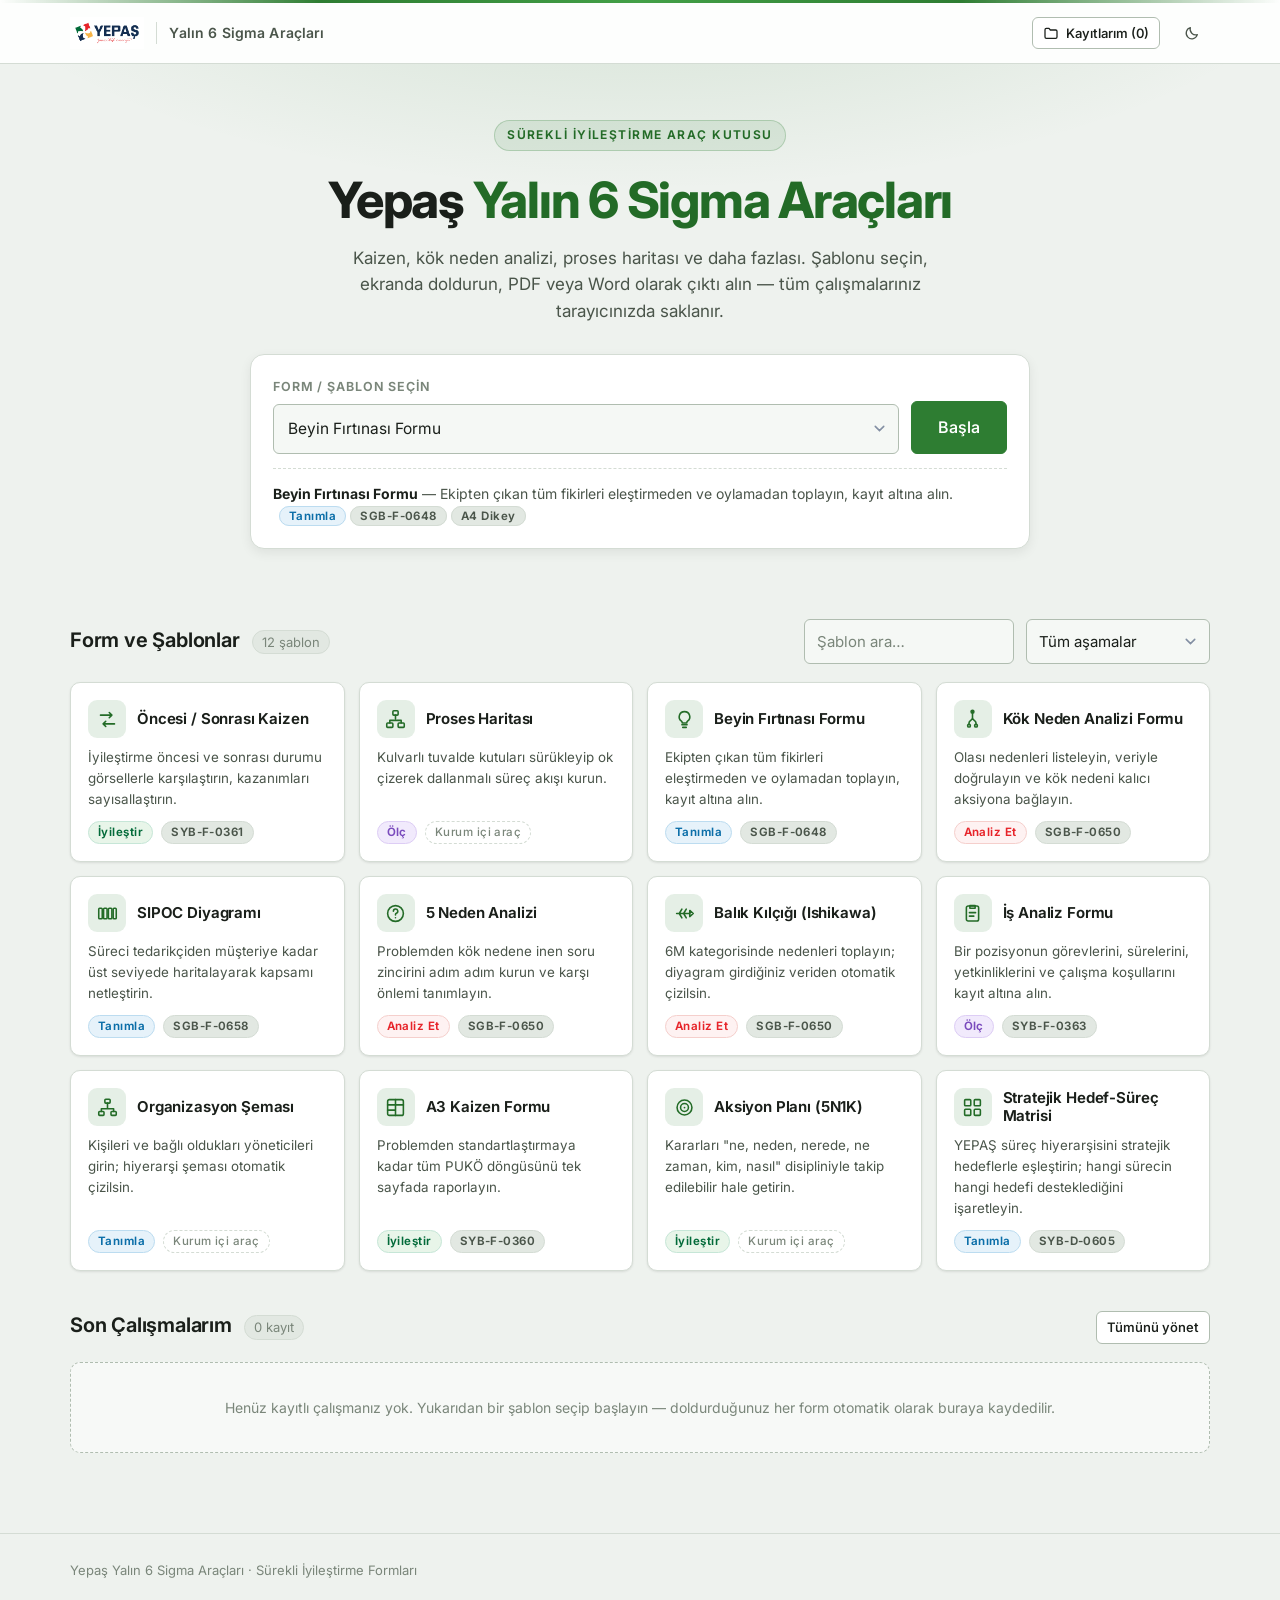
==== commit 78ea1d96: "Stratejik hedef-süreç matrisi ekle, marka simgesi ve form iyileştirmeleri - SYB-D-0605 Stratejik Hed" ====
--- a/index.html
+++ b/index.html
@@ -3,10 +3,12 @@
 <head>
 <meta charset="utf-8">
 <meta name="viewport" content="width=device-width, initial-scale=1">
-<title>YEPAŞ Lean 6 Sigma — Form ve Şablon Merkezi</title>
-<meta name="description" content="YEPAŞ Lean 6 Sigma form ve şablon merkezi: kaizen, proses haritası, SIPOC, 5 neden, balık kılçığı, A3 ve daha fazlası. Doldur, PDF/Word çıktı al, tarayıcında sakla.">
+<title>Yepaş Yalın 6 Sigma Araçları</title>
+<meta name="description" content="Yepaş Yalın 6 Sigma Araçları — form ve şablon merkezi: kaizen, proses haritası, SIPOC, 5 neden, balık kılçığı, A3 ve daha fazlası. Doldur, PDF/Word çıktı al, tarayıcında sakla.">
 <meta name="color-scheme" content="light dark">
-<link rel="icon" href="data:image/svg+xml,%3Csvg xmlns='http://www.w3.org/2000/svg' viewBox='0 0 32 32'%3E%3Crect width='32' height='32' rx='7' fill='%230e4d64'/%3E%3Cpath d='M9 9h14l-8.4 7L23 23H9l8.4-7z' fill='%23fff'/%3E%3C/svg%3E">
+<link rel="icon" type="image/png" sizes="32x32" href="assets/img/favicon-32.png">
+<link rel="icon" href="assets/img/favicon.ico" sizes="any">
+<link rel="apple-touch-icon" href="assets/img/apple-touch-icon.png">
 <link rel="stylesheet" href="assets/css/main.css">
 <link rel="stylesheet" href="assets/css/print.css">
 <link rel="preconnect" href="https://fonts.googleapis.com">
@@ -19,7 +21,7 @@
   <div class="wrap topbar-in">
     <a class="brand" href="index.html">
       <img class="brand-mark" id="brand-logo" alt="YEPAŞ">
-      <span class="brand-name">Lean 6 Sigma</span>
+      <span class="brand-name">Yalın 6 Sigma Araçları</span>
     </a>
     <div class="topbar-spacer"></div>
     <button class="btn btn-sm" id="btn-records" type="button"></button>
@@ -31,7 +33,7 @@
   <section class="hero">
     <div class="wrap">
       <span class="hero-eyebrow">Sürekli İyileştirme Araç Kutusu</span>
-      <h1>YEPAŞ <span class="accent">Lean 6 Sigma</span></h1>
+      <h1>Yepaş <span class="accent">Yalın 6 Sigma Araçları</span></h1>
       <p class="lede">
         Kaizen, kök neden analizi, proses haritası ve daha fazlası.
         Şablonu seçin, ekranda doldurun, PDF veya Word olarak çıktı alın —
@@ -85,7 +87,7 @@
 
 <footer class="footer">
   <div class="wrap footer-in">
-    <span>YEPAŞ Lean 6 Sigma · Sürekli İyileştirme Formları</span>
+    <span>Yepaş Yalın 6 Sigma Araçları · Sürekli İyileştirme Formları</span>
     <div class="topbar-spacer" style="flex:1"></div>
     <span id="usage-note"></span>
   </div>
--- a/assets/css/main.css
+++ b/assets/css/main.css
@@ -510,6 +510,26 @@
 .rowdel svg { width: 15px; height: 15px; }
 .tbl-actions { display: flex; gap: 8px; margin-top: 9px; align-items: center; flex-wrap: wrap; }
 
+/* ---------- Stratejik Hedef-Süreç Matrisi ---------- */
+
+.sm-wrap { max-height: 72vh; overflow: auto; }
+table.sm-tbl { min-width: 900px; }
+table.sm-tbl th { position: sticky; top: 0; z-index: 2; vertical-align: bottom; white-space: normal; }
+table.sm-tbl td.sm-grup, table.sm-tbl td.sm-ust, table.sm-tbl td.sm-alt {
+  padding: 7px 10px; font-size: 13px; vertical-align: middle;
+  border-right: 1px solid var(--border); background: var(--bg-elev);
+}
+table.sm-tbl td.sm-grup { font-weight: 700; background: var(--bg-sunken); position: sticky; left: 0; z-index: 1; }
+table.sm-tbl td.sm-ust { font-weight: 600; color: var(--text-soft); }
+.sm-colhead-top { display: flex; align-items: center; gap: 4px; }
+.sm-persp {
+  flex: none; width: 22px; height: 22px; border-radius: 5px; border: none;
+  color: #fff; font-size: 11px; font-weight: 700; cursor: pointer;
+}
+.sm-code { width: 84px; min-width: 0; text-transform: none; letter-spacing: 0; font-weight: 600; }
+table.sm-tbl td.sm-mark { text-align: center; padding: 7px 4px; }
+table.sm-tbl td.sm-mark input { width: 17px; height: 17px; cursor: pointer; }
+
 /* ---------- Öncesi / Sonrası ---------- */
 
 .pairgrid { display: grid; grid-template-columns: 1fr 1fr; gap: 16px; }
@@ -672,6 +692,7 @@
 .fm-node:hover .fm-port, .fm-node.is-sel .fm-port { opacity: 1; }
 .fm-edge-hit { cursor: pointer; }
 .fm-lane-head { cursor: pointer; }
+.fm-lane-resize { cursor: ns-resize; }
 
 .fm-lanes-panel, .fm-props {
   border: 1px solid var(--border); border-radius: var(--r-sm);
@@ -693,6 +714,9 @@
   font-size: 11.5px; font-weight: 700;
 }
 .fm-lane-row .rowdel[disabled] { opacity: .3; cursor: not-allowed; }
+.fm-lane-row-head { padding: 0 5px; }
+.fm-lane-row-head .fm-lane-h-lab { width: 74px; flex: none; text-align: center; }
+.fm-lane-h { width: 74px; flex: none; text-align: center; padding: 6px 4px; }
 
 .fm-props-empty { font-size: 13.5px; color: var(--text-faint); padding: 6px 2px; }
 .fm-props-path { font-size: 13px; color: var(--text-soft); margin-bottom: 10px; }
@@ -832,3 +856,26 @@
   border: 1px solid var(--border-strong); border-bottom-width: 2px;
   border-radius: 4px; padding: 1px 5px; background: var(--bg-sunken);
 }
+
+/* ---------- Çoklu işaret kutusu ---------- */
+
+.checks {
+  display: grid; gap: 8px 18px;
+  grid-template-columns: repeat(auto-fill, minmax(220px, 1fr));
+}
+.check {
+  display: flex; align-items: center; gap: 9px;
+  padding: 7px 10px;
+  border: 1px solid var(--border);
+  border-radius: var(--r-sm);
+  background: var(--bg-input);
+  font-size: 14px; cursor: pointer;
+  transition: border-color .15s, background .15s;
+}
+.check:hover { border-color: var(--border-strong); }
+.check input { width: 16px; height: 16px; accent-color: var(--brand); flex: none; cursor: pointer; }
+.check:has(input:checked) {
+  border-color: var(--brand);
+  background: var(--brand-soft);
+  font-weight: 550;
+}
--- a/assets/css/print.css
+++ b/assets/css/print.css
@@ -151,6 +151,11 @@
 table.p-tbl td.n { text-align: center; color: var(--p-soft); }
 table.p-tbl td.d { white-space: nowrap; }
 
+table.p-strat { table-layout: auto; font-size: 7.2pt; }
+table.p-strat th.p-strat-col { text-align: center; width: 9mm; white-space: normal; }
+table.p-strat td.p-strat-mark { text-align: center; font-weight: 700; }
+table.p-strat td.p-strat-grup { font-weight: 700; }
+
 /* ---------- Öncesi / sonrası ---------- */
 
 .p-pair { display: flex; gap: 4mm; }
@@ -191,6 +196,20 @@
   color: #fff; border-radius: 2mm; padding: 0 .8mm; font-size: 7.4pt;
 }
 .p-static .cnx-item strong { color: var(--p-ink); }
+
+/* ---------- İşaret kutucukları ---------- */
+
+table.p-checks { width: 100%; border-collapse: collapse; font-size: 8.6pt; }
+table.p-checks td {
+  border: .6pt solid var(--p-line);
+  padding: 1.4mm 2mm; vertical-align: middle;
+}
+table.p-checks td.p-chk .bx {
+  display: inline-block; width: 3.4mm; height: 3.4mm;
+  border: .7pt solid var(--p-ink); margin-right: 2mm;
+  text-align: center; line-height: 3.1mm; font-weight: 700;
+  vertical-align: -.4mm;
+}
 
 /* ---------- 5 Neden ---------- */
 
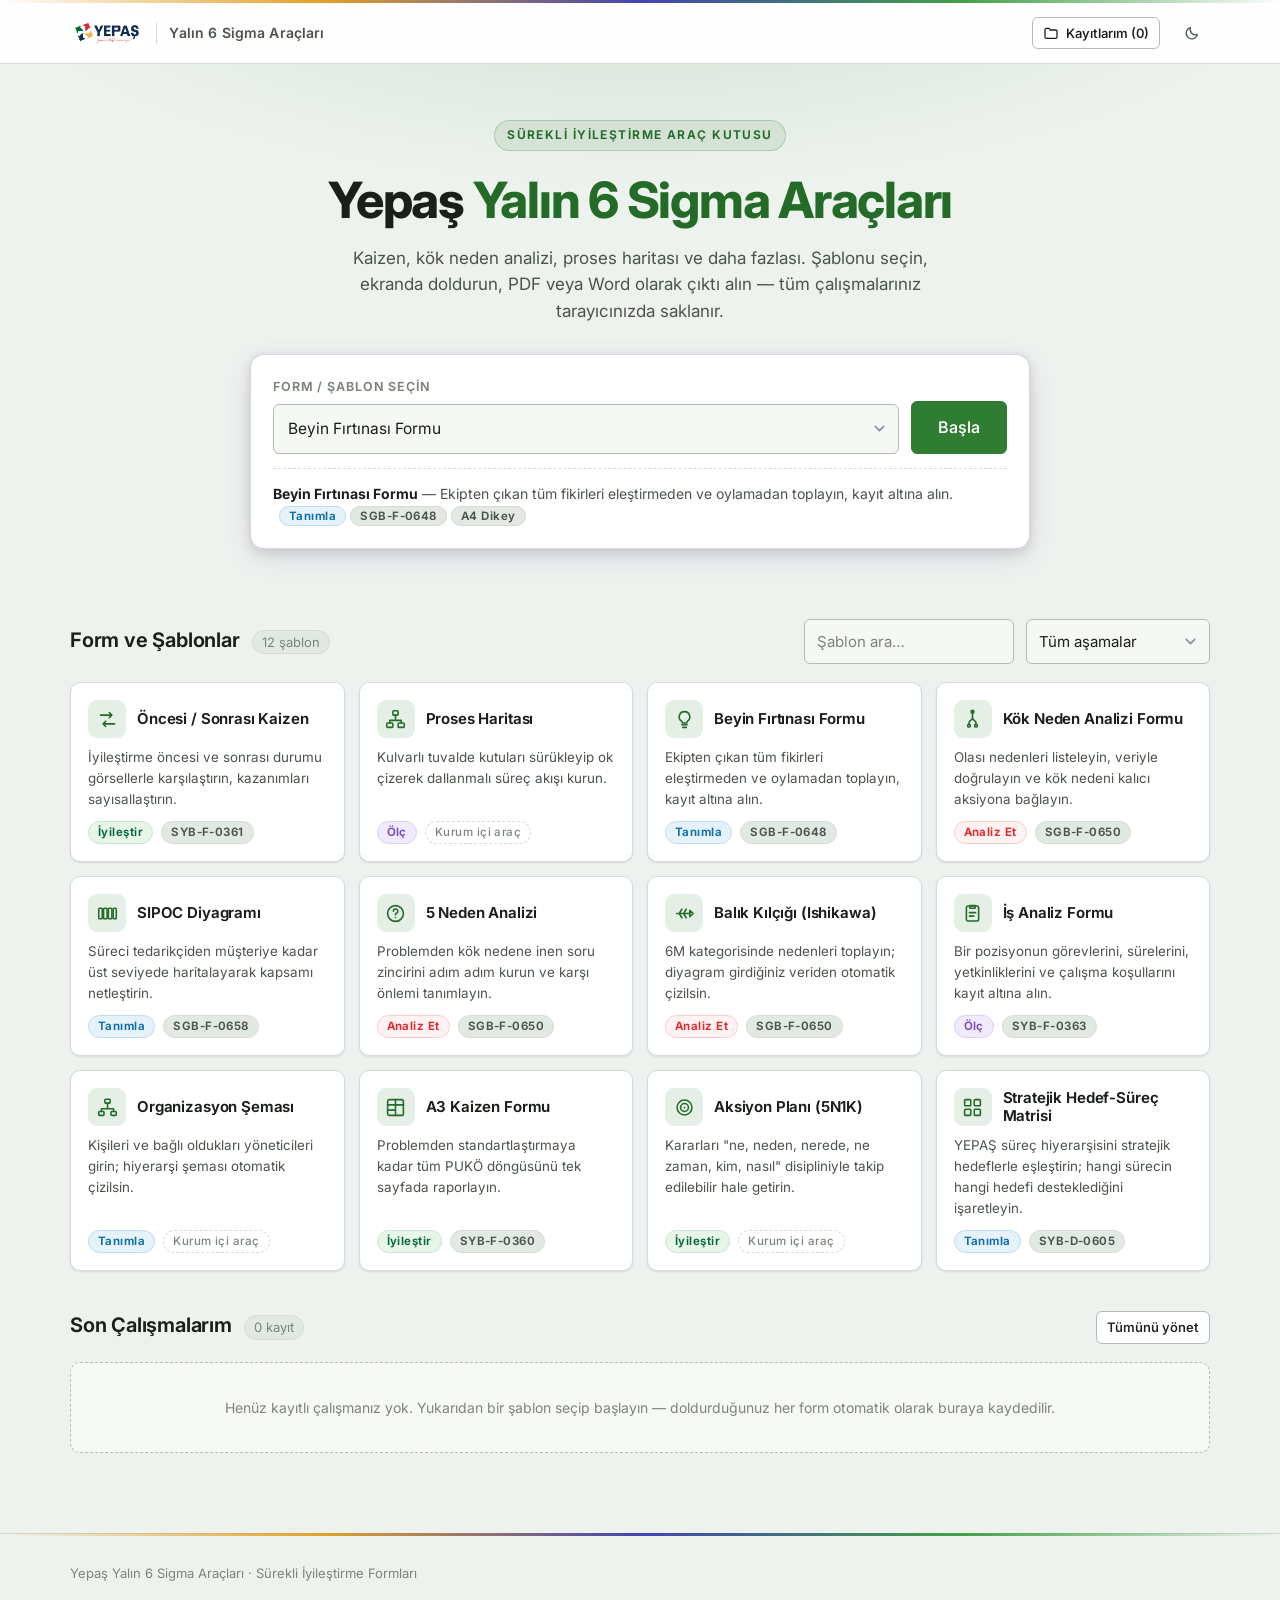
==== commit 6af5b471: "Organizasyon şemasına sürükle-bırak editör ekle, marka aksan gradyanı uygula - Organizasyon şeması a" ====
--- a/index.html
+++ b/index.html
@@ -100,6 +100,7 @@
 <script src="assets/js/brand.js"></script>
 <script src="assets/js/diagrams.js"></script>
 <script src="assets/js/flowmap.js"></script>
+<script src="assets/js/orgchart.js"></script>
 <script src="assets/js/render.js"></script>
 <script src="assets/js/printdoc.js"></script>
 <script src="assets/js/export.js"></script>
--- a/assets/css/main.css
+++ b/assets/css/main.css
@@ -51,6 +51,16 @@
   --shadow-sm:     0 1px 3px rgba(0, 0, 0, .06), 0 1px 2px rgba(0, 0, 0, .04);
   --shadow-md:     0 4px 12px rgba(0, 0, 0, .07);
   --shadow-lg:     0 8px 30px rgba(0, 0, 0, .10);
+
+  /* --- İmza aksan gradyanı (Dijital YEPAŞ portalı) ---
+     Amber #E1A12C, indigo #4245B1, yeşil #43A047. Yalnızca dekoratif
+     çizgiler / yumuşak zeminlerde kullanılır — fonksiyonel renkler
+     (marka yeşili, uyarı, tehlike) değişmez. */
+  --indigo:            #4245B1;
+  --accent-line:       linear-gradient(90deg, transparent, #E1A12C, var(--indigo), #43A047, transparent);
+  --accent-grad-soft:  linear-gradient(135deg, rgba(225, 161, 44, .13) 0%, rgba(66, 69, 177, .11) 45%, rgba(67, 160, 71, .13) 100%);
+  --accent-border:     rgba(66, 69, 177, .22);
+  --accent-glow:       0 8px 26px rgba(66, 69, 177, .14), 0 3px 12px rgba(225, 161, 44, .12);
 
   /* --- Ölçüler --- */
   --r-sm: 6px;
@@ -94,6 +104,12 @@
   --shadow-sm:     0 1px 3px rgba(0, 0, 0, .2);
   --shadow-md:     0 4px 12px rgba(0, 0, 0, .3);
   --shadow-lg:     0 8px 30px rgba(0, 0, 0, .4);
+
+  --indigo:            #7A7DE0;
+  --accent-line:       linear-gradient(90deg, transparent, #F0B94A, var(--indigo), #4CAF50, transparent);
+  --accent-grad-soft:  linear-gradient(135deg, rgba(240, 185, 74, .14) 0%, rgba(122, 125, 224, .13) 45%, rgba(76, 175, 80, .14) 100%);
+  --accent-border:     rgba(122, 125, 224, .30);
+  --accent-glow:       0 8px 26px rgba(122, 125, 224, .22), 0 3px 12px rgba(240, 185, 74, .16);
 }
 
 * { box-sizing: border-box; }
@@ -148,7 +164,7 @@
 /* Portaldaki üst aksan şeridi */
 .topbar::before {
   content: ""; position: absolute; top: 0; left: 0; right: 0; height: 3px;
-  background: linear-gradient(90deg, transparent, var(--brand), #43A047, var(--brand), transparent);
+  background: var(--accent-line);
 }
 .topbar-spacer { flex: 1; }
 
@@ -174,7 +190,7 @@
 .btn-primary {
   background: var(--brand); border-color: var(--brand); color: var(--brand-ink);
 }
-.btn-primary:hover { background: var(--brand-2); border-color: var(--brand-2); }
+.btn-primary:hover { background: var(--brand-2); border-color: var(--brand-2); box-shadow: var(--accent-glow); }
 
 .btn-accent { background: var(--accent); border-color: var(--accent); color: #2a1a05; }
 .btn-accent:hover { filter: brightness(1.06); background: var(--accent); }
@@ -225,9 +241,9 @@
   margin: 30px auto 0;
   max-width: 780px;
   background: var(--bg-elev);
-  border: 1px solid var(--border);
+  border: 1px solid var(--accent-border);
   border-radius: var(--r-lg);
-  box-shadow: var(--shadow-md);
+  box-shadow: var(--shadow-md), var(--accent-glow);
   padding: 22px;
   text-align: left;
 }
@@ -301,7 +317,7 @@
 }
 .tcard:hover {
   border-color: var(--brand-2);
-  box-shadow: var(--shadow-md);
+  box-shadow: var(--shadow-md), var(--accent-glow);
   transform: translateY(-2px);
 }
 .tcard-top { display: flex; align-items: center; gap: 11px; }
@@ -387,9 +403,14 @@
 /* ---------- Alt bilgi ---------- */
 
 .footer {
-  margin-top: 40px; padding: 26px 0 40px;
+  position: relative;
+  margin-top: 40px; padding: 29px 0 40px;
   border-top: 1px solid var(--border);
   color: var(--text-faint); font-size: 13px;
+}
+.footer::before {
+  content: ""; position: absolute; top: -1px; left: 0; right: 0; height: 3px;
+  background: var(--accent-line);
 }
 .footer-in { display: flex; gap: 14px; align-items: center; flex-wrap: wrap; }
 
@@ -436,7 +457,7 @@
 .fsection-head {
   display: flex; align-items: center; gap: 11px;
   padding: 13px 18px;
-  background: var(--bg-sunken);
+  background: var(--accent-grad-soft);
   border-bottom: 1px solid var(--border);
 }
 .fsection-num {
@@ -744,15 +765,10 @@
 .sipoc-word { font-size: 11.5px; opacity: .85; letter-spacing: .04em; }
 .sipoc-body { padding: 9px; display: flex; flex-direction: column; gap: 6px; flex: 1; }
 
-/* ---------- Organizasyon şeması girişi ---------- */
-
-.orgnode-list { display: flex; flex-direction: column; gap: 8px; }
-.orgnode {
-  display: grid; grid-template-columns: 1fr 1fr 1fr auto; gap: 8px; align-items: center;
-  padding: 9px; border: 1px solid var(--border); border-radius: var(--r-sm);
-  background: var(--bg-input);
-}
-@media (max-width: 760px) { .orgnode { grid-template-columns: 1fr 1fr; } }
+/* ---------- Organizasyon şeması editörü ---------- */
+
+.oc-node { cursor: grab; }
+.oc-node:active { cursor: grabbing; }
 
 /* ---------- Diyagram önizleme ---------- */
 
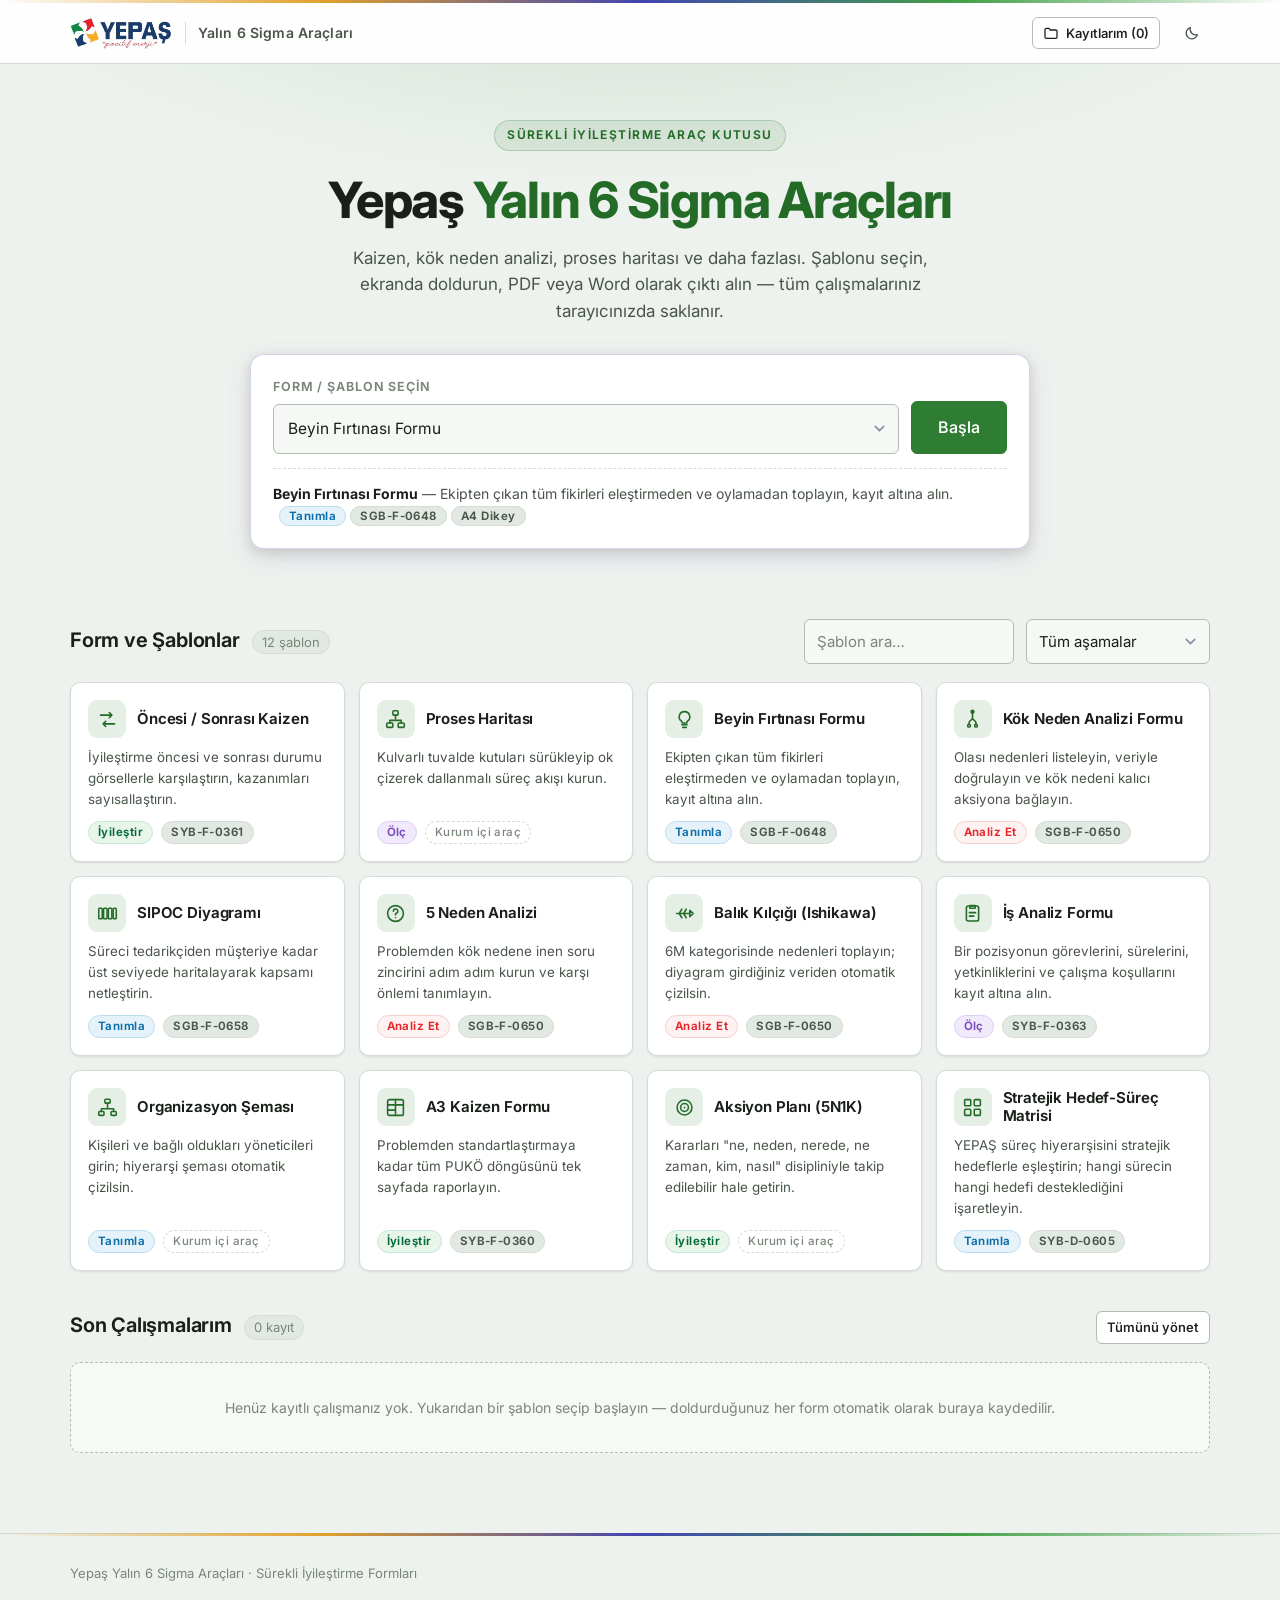
==== commit 2f8bf5d4: "Koyu temada okunaksız kalan logoyu düzelt, yüksek çözünürlüklü logoya geç - Mevcut logo görselindeki" ====
--- a/index.html
+++ b/index.html
@@ -20,7 +20,11 @@
 <header class="topbar">
   <div class="wrap topbar-in">
     <a class="brand" href="index.html">
-      <img class="brand-mark" id="brand-logo" alt="YEPAŞ">
+      <img class="brand-mark brand-mark-light" id="brand-logo" alt="YEPAŞ">
+      <span class="brand-mark-dark">
+        <img class="brand-icon" id="brand-icon" alt="">
+        <strong class="brand-wordmark">YEPAŞ</strong>
+      </span>
       <span class="brand-name">Yalın 6 Sigma Araçları</span>
     </a>
     <div class="topbar-spacer"></div>
--- a/assets/css/main.css
+++ b/assets/css/main.css
@@ -151,10 +151,16 @@
   height: 60px;
 }
 .brand { display: flex; align-items: center; gap: 12px; text-decoration: none; color: inherit; }
-.brand-mark { height: 32px; width: auto; flex: none; display: block; }
-html[data-theme="dark"] .brand-mark {
-  background: #fff; border-radius: 4px; padding: 2px 4px;
-}
+
+/* Açık temada tam logo (beyaz zeminli JPEG kaynaklı); koyu temada lacivert
+   "YEPAŞ" yazısı zeminde okunaksız kaldığından yalnızca renkli simge + metin. */
+.brand-mark-light { height: 32px; width: auto; flex: none; display: block; }
+.brand-mark-dark { display: none; align-items: center; gap: 8px; }
+.brand-icon { height: 26px; width: auto; flex: none; display: block; }
+.brand-wordmark { font-size: 19px; font-weight: 800; color: var(--text); letter-spacing: -.01em; }
+html[data-theme="dark"] .brand-mark-light { display: none; }
+html[data-theme="dark"] .brand-mark-dark { display: inline-flex; }
+
 .brand-name {
   font-weight: 600; font-size: 14px; color: var(--text-soft);
   padding-left: 12px; border-left: 1px solid var(--border);
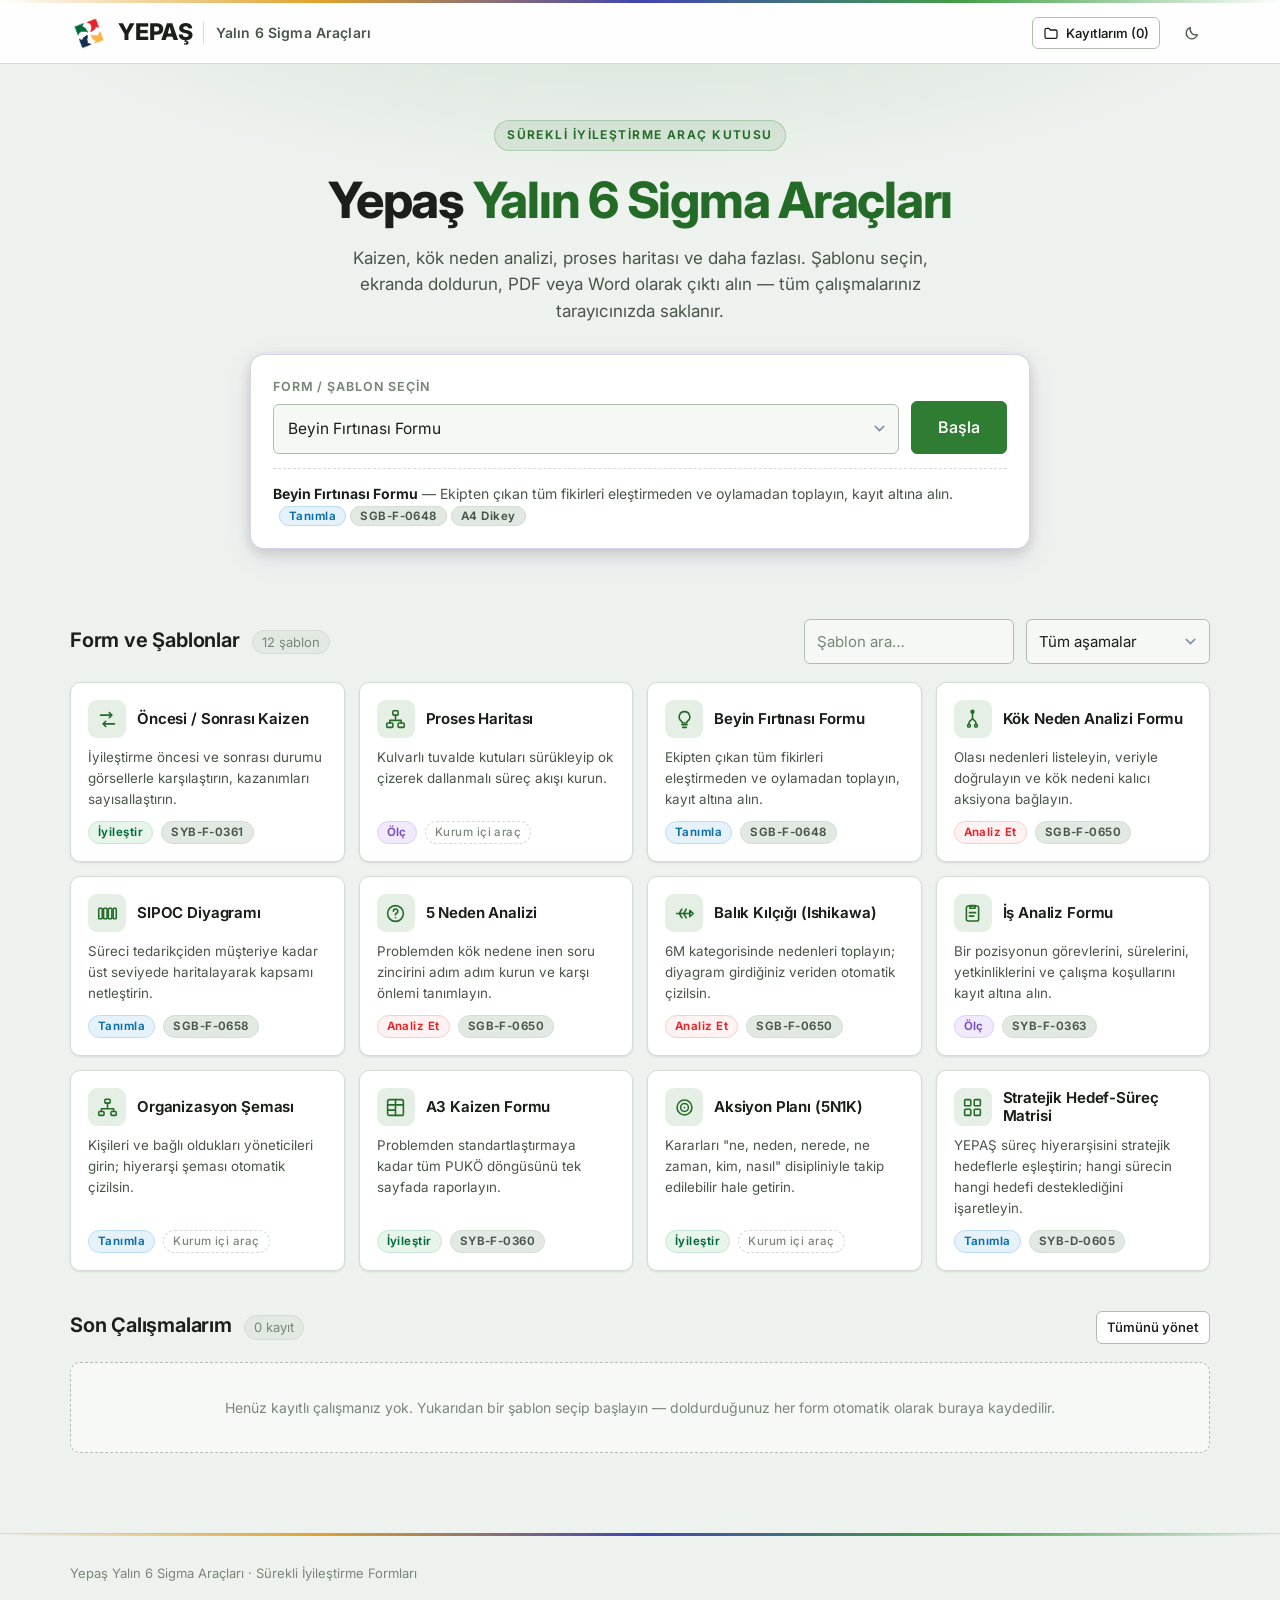
==== commit 36f51571: "Üst çubuktaki marka simgesini açık/koyu temada tek ve büyük hâle getir Açık temada tam raster logo (" ====
--- a/index.html
+++ b/index.html
@@ -20,11 +20,8 @@
 <header class="topbar">
   <div class="wrap topbar-in">
     <a class="brand" href="index.html">
-      <img class="brand-mark brand-mark-light" id="brand-logo" alt="YEPAŞ">
-      <span class="brand-mark-dark">
-        <img class="brand-icon" id="brand-icon" alt="">
-        <strong class="brand-wordmark">YEPAŞ</strong>
-      </span>
+      <img class="brand-icon" id="brand-icon" alt="YEPAŞ">
+      <strong class="brand-wordmark">YEPAŞ</strong>
       <span class="brand-name">Yalın 6 Sigma Araçları</span>
     </a>
     <div class="topbar-spacer"></div>
--- a/assets/css/main.css
+++ b/assets/css/main.css
@@ -150,16 +150,12 @@
   display: flex; align-items: center; gap: 14px;
   height: 60px;
 }
-.brand { display: flex; align-items: center; gap: 12px; text-decoration: none; color: inherit; }
-
-/* Açık temada tam logo (beyaz zeminli JPEG kaynaklı); koyu temada lacivert
-   "YEPAŞ" yazısı zeminde okunaksız kaldığından yalnızca renkli simge + metin. */
-.brand-mark-light { height: 32px; width: auto; flex: none; display: block; }
-.brand-mark-dark { display: none; align-items: center; gap: 8px; }
-.brand-icon { height: 26px; width: auto; flex: none; display: block; }
-.brand-wordmark { font-size: 19px; font-weight: 800; color: var(--text); letter-spacing: -.01em; }
-html[data-theme="dark"] .brand-mark-light { display: none; }
-html[data-theme="dark"] .brand-mark-dark { display: inline-flex; }
+.brand { display: flex; align-items: center; gap: 10px; text-decoration: none; color: inherit; }
+
+/* Renkli simge + "YEPAŞ" metni — açık ve koyu temada aynı, tema rengine göre
+   otomatik okunaklı (lacivert tam logo koyu zeminde okunaksız kalıyordu). */
+.brand-icon { height: 38px; width: auto; flex: none; display: block; }
+.brand-wordmark { font-size: 23px; font-weight: 800; color: var(--text); letter-spacing: -.01em; }
 
 .brand-name {
   font-weight: 600; font-size: 14px; color: var(--text-soft);
